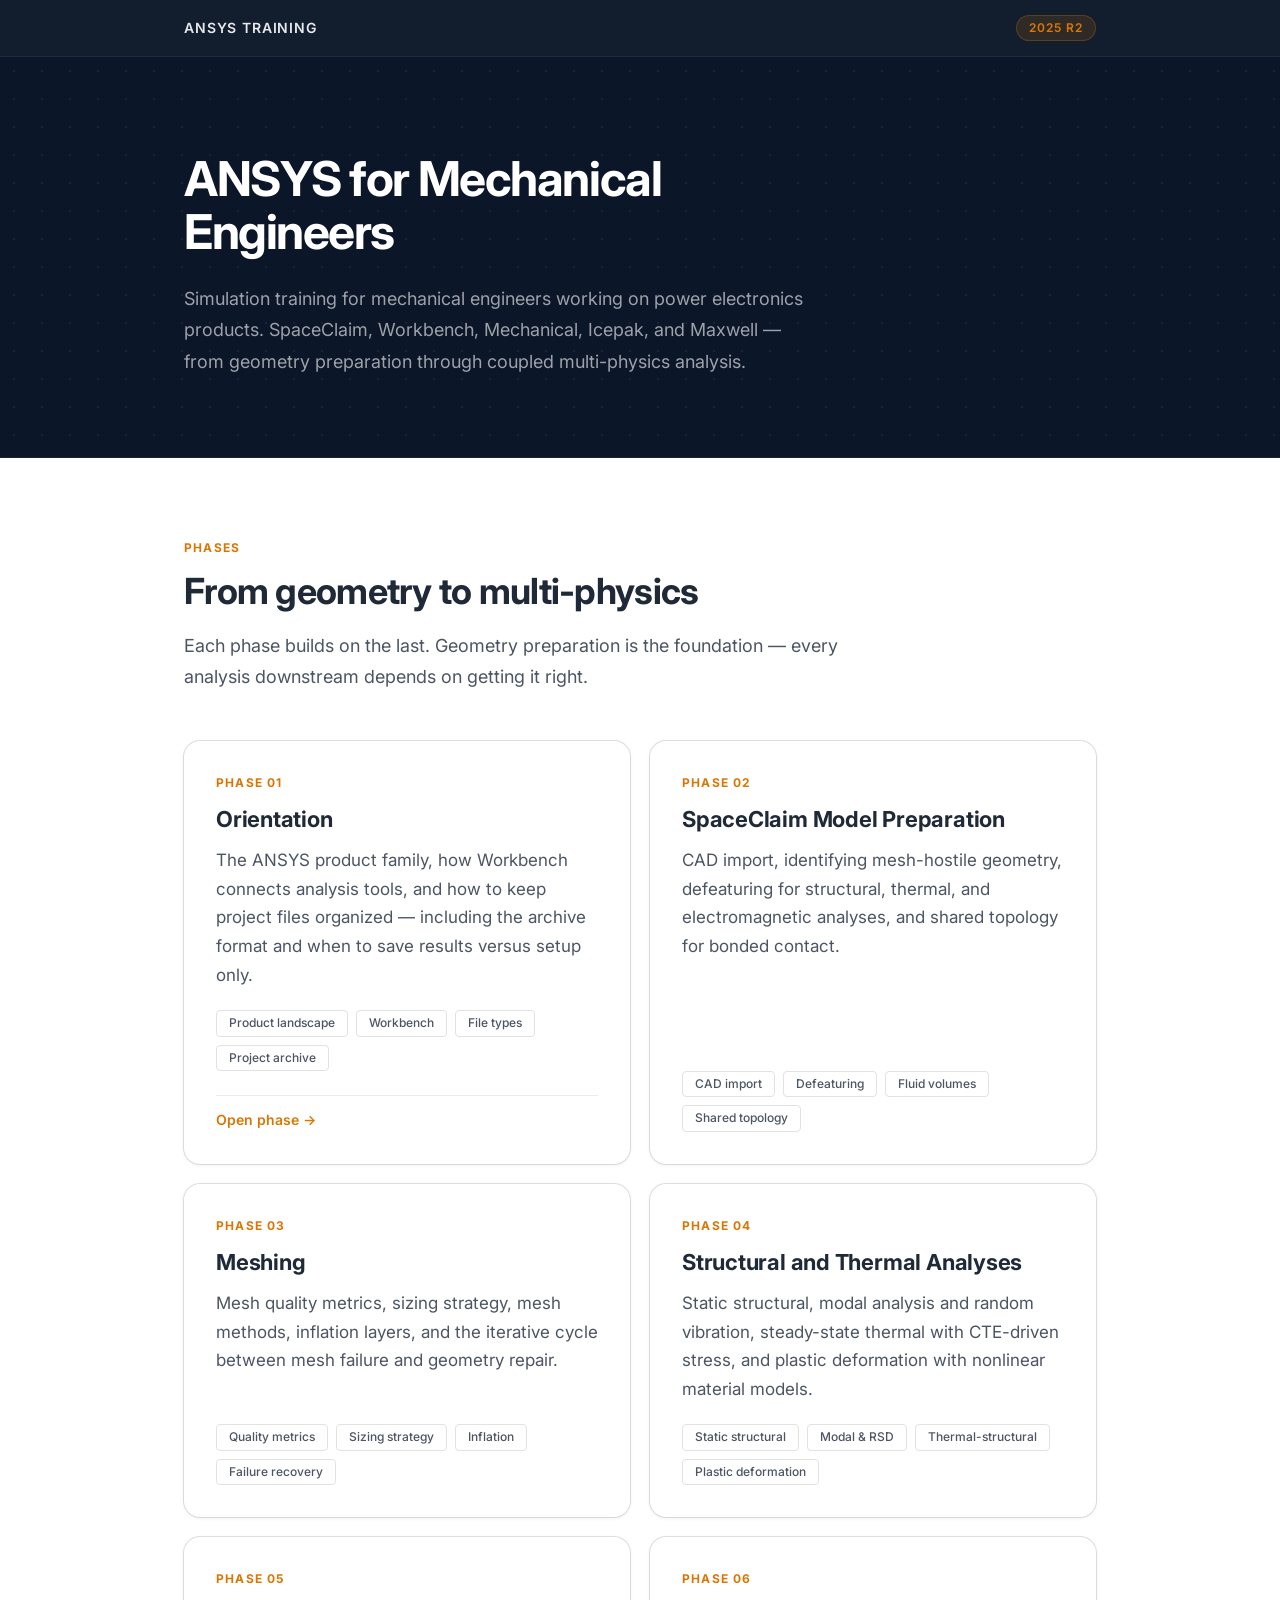
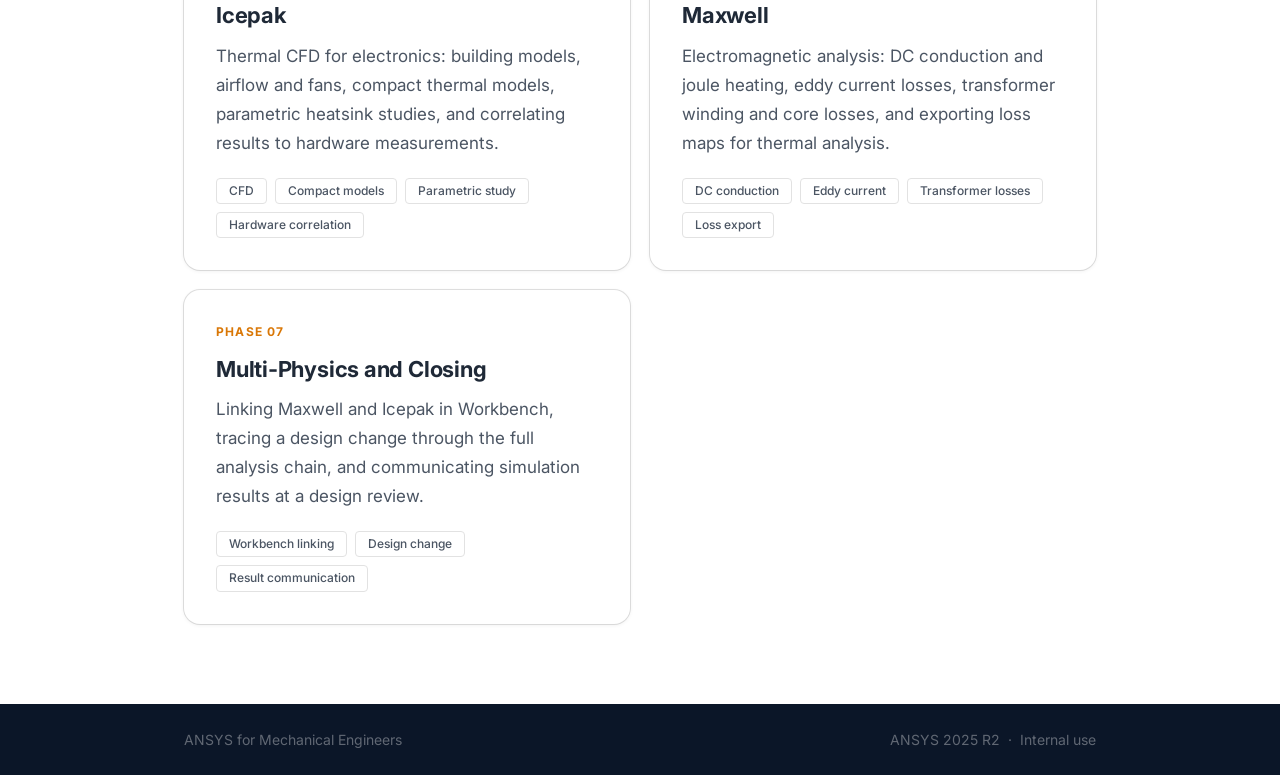
==== index.html @ e1e4e8b2 "fix(site): proper dark mode via prefers-color-scheme, remove forced light override Co-authored-by: C" ====
<!DOCTYPE html>
<html lang="en">
<head>
  <meta charset="UTF-8">
  <meta name="viewport" content="width=device-width, initial-scale=1.0">
  <meta name="color-scheme" content="light dark">
  <meta name="description" content="ANSYS simulation training for mechanical engineers working on power electronics products. SpaceClaim, Workbench, Mechanical, Icepak, and Maxwell.">
  <link rel="canonical" href="https://stembl.github.io/ansys_pe_web/">
  <title>ANSYS for Mechanical Engineers</title>
  <link rel="preconnect" href="https://fonts.googleapis.com">
  <link rel="preconnect" href="https://fonts.gstatic.com" crossorigin>
  <link href="https://fonts.googleapis.com/css2?family=Inter:wght@400;500;600;700&display=swap" rel="stylesheet">
  <link rel="stylesheet" href="assets/css/style.css">
</head>
<body>

  <header class="site-header" role="banner">
    <div class="container">
      <a href="." class="site-logo">ANSYS Training</a>
      <span class="version-pill">2025 R2</span>
    </div>
  </header>

  <section class="hero" aria-labelledby="hero-heading">
    <div class="container">
      <h1 id="hero-heading">ANSYS for Mechanical Engineers</h1>
      <p class="hero-description">
        Simulation training for mechanical engineers working on power electronics products.
        SpaceClaim, Workbench, Mechanical, Icepak, and Maxwell — from geometry preparation
        through coupled multi-physics analysis.
      </p>
    </div>
  </section>

  <main id="main-content">
    <div class="container">

      <header class="sect-header">
        <span class="sect-label">Phases</span>
        <h2>From geometry to multi-physics</h2>
        <p>
          Each phase builds on the last. Geometry preparation is the foundation —
          every analysis downstream depends on getting it right.
        </p>
      </header>

      <ol class="curriculum-grid" role="list">

        <li class="curriculum-card">
          <span class="card-section-label" aria-label="Phase 1">Phase 01</span>
          <h3>Orientation</h3>
          <p>
            The ANSYS product family, how Workbench connects analysis tools, and how to
            keep project files organized — including the archive format and when to save
            results versus setup only.
          </p>
          <ul class="card-tags" aria-label="Topics">
            <li class="tag">Product landscape</li>
            <li class="tag">Workbench</li>
            <li class="tag">File types</li>
            <li class="tag">Project archive</li>
          </ul>
          <a href="phase-1/" class="card-cta">Open phase &rarr;</a>
        </li>

        <li class="curriculum-card">
          <span class="card-section-label" aria-label="Phase 2">Phase 02</span>
          <h3>SpaceClaim Model Preparation</h3>
          <p>
            CAD import, identifying mesh-hostile geometry, defeaturing for structural,
            thermal, and electromagnetic analyses, and shared topology for bonded contact.
          </p>
          <ul class="card-tags" aria-label="Topics">
            <li class="tag">CAD import</li>
            <li class="tag">Defeaturing</li>
            <li class="tag">Fluid volumes</li>
            <li class="tag">Shared topology</li>
          </ul>
        </li>

        <li class="curriculum-card">
          <span class="card-section-label" aria-label="Phase 3">Phase 03</span>
          <h3>Meshing</h3>
          <p>
            Mesh quality metrics, sizing strategy, mesh methods, inflation layers,
            and the iterative cycle between mesh failure and geometry repair.
          </p>
          <ul class="card-tags" aria-label="Topics">
            <li class="tag">Quality metrics</li>
            <li class="tag">Sizing strategy</li>
            <li class="tag">Inflation</li>
            <li class="tag">Failure recovery</li>
          </ul>
        </li>

        <li class="curriculum-card">
          <span class="card-section-label" aria-label="Phase 4">Phase 04</span>
          <h3>Structural and Thermal Analyses</h3>
          <p>
            Static structural, modal analysis and random vibration, steady-state thermal
            with CTE-driven stress, and plastic deformation with nonlinear material models.
          </p>
          <ul class="card-tags" aria-label="Topics">
            <li class="tag">Static structural</li>
            <li class="tag">Modal &amp; RSD</li>
            <li class="tag">Thermal-structural</li>
            <li class="tag">Plastic deformation</li>
          </ul>
        </li>

        <li class="curriculum-card">
          <span class="card-section-label" aria-label="Phase 5">Phase 05</span>
          <h3>Icepak</h3>
          <p>
            Thermal CFD for electronics: building models, airflow and fans, compact thermal
            models, parametric heatsink studies, and correlating results to hardware measurements.
          </p>
          <ul class="card-tags" aria-label="Topics">
            <li class="tag">CFD</li>
            <li class="tag">Compact models</li>
            <li class="tag">Parametric study</li>
            <li class="tag">Hardware correlation</li>
          </ul>
        </li>

        <li class="curriculum-card">
          <span class="card-section-label" aria-label="Phase 6">Phase 06</span>
          <h3>Maxwell</h3>
          <p>
            Electromagnetic analysis: DC conduction and joule heating, eddy current losses,
            transformer winding and core losses, and exporting loss maps for thermal analysis.
          </p>
          <ul class="card-tags" aria-label="Topics">
            <li class="tag">DC conduction</li>
            <li class="tag">Eddy current</li>
            <li class="tag">Transformer losses</li>
            <li class="tag">Loss export</li>
          </ul>
        </li>

        <li class="curriculum-card">
          <span class="card-section-label" aria-label="Phase 7">Phase 07</span>
          <h3>Multi-Physics and Closing</h3>
          <p>
            Linking Maxwell and Icepak in Workbench, tracing a design change through the
            full analysis chain, and communicating simulation results at a design review.
          </p>
          <ul class="card-tags" aria-label="Topics">
            <li class="tag">Workbench linking</li>
            <li class="tag">Design change</li>
            <li class="tag">Result communication</li>
          </ul>
        </li>

      </ol>

    </div>
  </main>

  <footer class="site-footer" role="contentinfo">
    <div class="container">
      <span>ANSYS for Mechanical Engineers</span>
      <span>ANSYS 2025 R2 &nbsp;&middot;&nbsp; Internal use</span>
    </div>
  </footer>

</body>
</html>
---- assets/css/style.css ----
/* ==========================================================================
   ANSYS for Mechanical Engineers — stylesheet
   ansys_pe_web | ANSYS 2025 R2
   ========================================================================== */

@import url('https://fonts.googleapis.com/css2?family=Inter:wght@400;500;600;700&display=swap');

/* --------------------------------------------------------------------------
   Custom properties
   -------------------------------------------------------------------------- */
:root {
  color-scheme: light dark;
  --c-bg:           #FFFFFF;
  --c-surface:      #FFFFFF;
  --c-border:       #E2E2E2;
  --c-border-light: #EBEBEB;
  --c-text:         #1F2937;
  --c-text-muted:   #4B5563;
  --c-text-subtle:  #9CA3AF;
  --c-primary:      #0B1628;
  --c-accent:       #D97706;
  --c-accent-hover: #B45309;
  --c-accent-dim:   #FEF3C7;

  --font:      'Inter', system-ui, -apple-system, sans-serif;
  --font-mono: 'Cascadia Code', 'Fira Code', 'Consolas', monospace;

  --t-xs:   0.75rem;
  --t-sm:   0.875rem;
  --t-base: 1.0625rem;
  --t-lg:   1.125rem;
  --t-xl:   1.375rem;
  --t-2xl:  1.75rem;
  --t-3xl:  2.25rem;
  --t-4xl:  3rem;

  --s-1:  0.25rem;
  --s-2:  0.5rem;
  --s-3:  0.75rem;
  --s-4:  1rem;
  --s-5:  1.25rem;
  --s-6:  1.5rem;
  --s-8:  2rem;
  --s-10: 2.5rem;
  --s-12: 3rem;
  --s-16: 4rem;
  --s-20: 5rem;
  --s-24: 6rem;

  --max-w:    960px;
  --r-sm:     4px;
  --r:        8px;
  --r-lg:     12px;
  --r-xl:     16px;

  --shadow-xs: 0 1px 2px rgba(0,0,0,.05);
  --shadow-sm: 0 1px 4px rgba(0,0,0,.07), 0 0 0 1px var(--c-border);
  --shadow-md: 0 4px 12px rgba(0,0,0,.08), 0 0 0 1px var(--c-border);
  --shadow-lg: 0 8px 24px rgba(0,0,0,.10), 0 0 0 1px #D1D5DB;

  --header-h: 57px;
  --sidebar-w: 248px;
}

/* --------------------------------------------------------------------------
   Reset
   -------------------------------------------------------------------------- */
*, *::before, *::after { box-sizing: border-box; margin: 0; padding: 0; }
html { font-size: 16px; -webkit-text-size-adjust: 100%; color-scheme: light dark; }

body {
  font-family: var(--font);
  font-size: var(--t-base);
  line-height: 1.7;
  color: var(--c-text);
  background: var(--c-bg);
  -webkit-font-smoothing: antialiased;
  min-height: 100vh;
  display: flex;
  flex-direction: column;
}

img { display: block; max-width: 100%; height: auto; }
a { color: var(--c-accent); text-decoration-thickness: 1px; text-underline-offset: 3px; }
a:hover { color: var(--c-accent-hover); }

/* --------------------------------------------------------------------------
   Shared layout
   -------------------------------------------------------------------------- */
.container {
  width: 100%;
  max-width: var(--max-w);
  margin-inline: auto;
  padding-inline: var(--s-6);
}

/* --------------------------------------------------------------------------
   Header
   -------------------------------------------------------------------------- */
.site-header {
  position: sticky;
  top: 0;
  z-index: 100;
  height: var(--header-h);
  background: rgba(11, 22, 40, 0.97);
  backdrop-filter: blur(8px);
  -webkit-backdrop-filter: blur(8px);
  border-bottom: 1px solid rgba(255,255,255,0.07);
  display: flex;
  align-items: center;
}

.site-header .container {
  display: flex;
  align-items: center;
  justify-content: space-between;
}

.site-logo {
  font-size: var(--t-sm);
  font-weight: 600;
  letter-spacing: 0.06em;
  text-transform: uppercase;
  color: rgba(255,255,255,0.9);
  text-decoration: none;
}
.site-logo:hover { color: #fff; }

.version-pill {
  font-size: var(--t-xs);
  font-weight: 600;
  letter-spacing: 0.08em;
  text-transform: uppercase;
  color: var(--c-accent);
  background: rgba(217,119,6,0.15);
  border: 1px solid rgba(217,119,6,0.25);
  border-radius: 999px;
  padding: 2px var(--s-3);
}

/* --------------------------------------------------------------------------
   Hero — landing page only
   -------------------------------------------------------------------------- */
.hero {
  background-color: var(--c-primary);
  background-image: radial-gradient(circle, rgba(255,255,255,0.055) 1px, transparent 1px);
  background-size: 28px 28px;
  padding-block: var(--s-24) var(--s-20);
  border-bottom: 1px solid rgba(255,255,255,0.06);
}

.hero h1 {
  font-size: clamp(var(--t-3xl), 5.5vw, var(--t-4xl));
  font-weight: 700;
  line-height: 1.1;
  letter-spacing: -0.03em;
  color: #fff;
  margin-bottom: var(--s-6);
  max-width: 18ch;
}

.hero-description {
  font-size: var(--t-lg);
  line-height: 1.75;
  color: rgba(255,255,255,0.6);
  max-width: 58ch;
}

/* --------------------------------------------------------------------------
   Landing page: curriculum grid
   -------------------------------------------------------------------------- */
main { flex: 1; padding-block: var(--s-20); }

.sect-header { margin-bottom: var(--s-12); }

.sect-label {
  font-size: var(--t-xs);
  font-weight: 700;
  letter-spacing: 0.1em;
  text-transform: uppercase;
  color: var(--c-accent);
  display: block;
  margin-bottom: var(--s-3);
}

.sect-header h2 {
  font-size: var(--t-3xl);
  font-weight: 700;
  letter-spacing: -0.02em;
  color: var(--c-text);
  margin-bottom: var(--s-4);
  line-height: 1.2;
}

.sect-header p {
  font-size: var(--t-lg);
  color: var(--c-text-muted);
  max-width: 60ch;
  line-height: 1.75;
}

.curriculum-grid {
  list-style: none;
  display: grid;
  gap: var(--s-5);
}

.curriculum-card {
  background: var(--c-surface);
  border-radius: var(--r-xl);
  padding: var(--s-8);
  box-shadow: var(--shadow-sm);
  display: flex;
  flex-direction: column;
  gap: var(--s-3);
  transition: box-shadow 0.2s ease, transform 0.2s ease;
}

/* Hover only for cards that have a CTA link */
.curriculum-card:has(.card-cta):hover {
  box-shadow: var(--shadow-lg);
  transform: translateY(-2px);
}

.card-section-label {
  font-size: var(--t-xs);
  font-weight: 700;
  letter-spacing: 0.1em;
  text-transform: uppercase;
  color: var(--c-accent);
}

.curriculum-card h3 {
  font-size: var(--t-xl);
  font-weight: 700;
  letter-spacing: -0.01em;
  color: var(--c-text);
  line-height: 1.3;
}

.curriculum-card p {
  font-size: var(--t-base);
  color: var(--c-text-muted);
  line-height: 1.7;
  flex: 1;
}

.card-tags {
  list-style: none;
  display: flex;
  flex-wrap: wrap;
  gap: var(--s-2);
  margin-top: var(--s-2);
}

.tag {
  font-size: var(--t-xs);
  font-weight: 500;
  color: var(--c-text-muted);
  border: 1px solid var(--c-border);
  border-radius: var(--r-sm);
  padding: 2px var(--s-3);
}

.card-cta {
  display: inline-flex;
  align-items: center;
  gap: var(--s-2);
  margin-top: var(--s-3);
  font-size: var(--t-sm);
  font-weight: 600;
  color: var(--c-accent);
  text-decoration: none;
  padding-top: var(--s-3);
  border-top: 1px solid var(--c-border-light);
}
.card-cta:hover { color: var(--c-accent-hover); }

/* --------------------------------------------------------------------------
   Content page layout (phase pages)
   -------------------------------------------------------------------------- */
.page-wrap {
  display: flex;
  flex: 1;
  min-height: 0;
}

/* --------------------------------------------------------------------------
   Sidebar
   -------------------------------------------------------------------------- */
.sidebar {
  width: var(--sidebar-w);
  flex-shrink: 0;
  background: #FAFAFA;
  border-right: 1px solid #EBEBEB;
  position: sticky;
  top: var(--header-h);
  height: calc(100vh - var(--header-h));
  overflow-y: auto;
  padding: var(--s-6) var(--s-5);
}

.sidebar-label {
  font-size: var(--t-xs);
  font-weight: 700;
  letter-spacing: 0.1em;
  text-transform: uppercase;
  color: var(--c-text-subtle);
  padding: 0 var(--s-3);
  margin-bottom: var(--s-3);
  display: block;
}

.nav-phases {
  list-style: none;
  display: flex;
  flex-direction: column;
  gap: 1px;
}

.nav-phase > a,
.nav-phase > span {
  display: block;
  padding: var(--s-2) var(--s-3);
  border-radius: var(--r-sm);
  font-size: var(--t-sm);
  font-weight: 500;
  color: var(--c-text-muted);
  text-decoration: none;
  line-height: 1.45;
  transition: color 0.12s;
  border-left: 2px solid transparent;
}

.nav-phase > a:hover { color: var(--c-text); }

.nav-phase.is-active > a {
  border-left-color: var(--c-accent);
  color: var(--c-text);
  font-weight: 600;
  padding-left: calc(var(--s-3) - 2px);
}

/* Future/unavailable phases */
.nav-phase > span {
  color: var(--c-text-subtle);
  cursor: default;
  font-style: italic;
}

/* On-page section links inside active phase */
.nav-sub {
  list-style: none;
  display: flex;
  flex-direction: column;
  margin-top: 2px;
  margin-left: calc(var(--s-3) + 6px);
}

.nav-sub a {
  display: block;
  padding: 4px var(--s-2);
  font-size: 0.8125rem;
  color: var(--c-text-muted);
  text-decoration: none;
  border-radius: var(--r-sm);
  transition: color 0.12s;
}
.nav-sub a:hover { color: var(--c-text); }

/* --------------------------------------------------------------------------
   Content main — phase pages
   -------------------------------------------------------------------------- */
.content-main {
  flex: 1;
  min-width: 0;
  padding: var(--s-12) var(--s-12) var(--s-20);
  max-width: 780px;
}

/* Breadcrumb */
.breadcrumb {
  display: flex;
  align-items: center;
  gap: var(--s-2);
  font-size: var(--t-sm);
  color: var(--c-text-muted);
  margin-bottom: var(--s-8);
}

.breadcrumb a { color: var(--c-text-muted); text-decoration: none; }
.breadcrumb a:hover { color: var(--c-text); }
.breadcrumb-sep { color: var(--c-text-subtle); }

/* Phase header */
.phase-header {
  margin-bottom: var(--s-12);
  padding-bottom: var(--s-10);
  border-bottom: 1px solid var(--c-border-light);
}

.phase-label {
  font-size: var(--t-xs);
  font-weight: 700;
  letter-spacing: 0.1em;
  text-transform: uppercase;
  color: var(--c-accent);
  display: block;
  margin-bottom: var(--s-3);
}

.phase-header h1 {
  font-size: var(--t-3xl);
  font-weight: 700;
  letter-spacing: -0.02em;
  color: var(--c-text);
  margin-bottom: var(--s-5);
  line-height: 1.15;
}

.phase-intro {
  font-size: var(--t-lg);
  color: var(--c-text-muted);
  line-height: 1.75;
  max-width: 60ch;
}

/* --------------------------------------------------------------------------
   Topic sections
   -------------------------------------------------------------------------- */
.topic {
  margin-bottom: var(--s-16);
  scroll-margin-top: calc(var(--header-h) + var(--s-6));
}

.topic + .topic {
  padding-top: var(--s-16);
  border-top: 1px solid var(--c-border-light);
}

.topic h2 {
  font-size: var(--t-2xl);
  font-weight: 700;
  letter-spacing: -0.015em;
  color: var(--c-text);
  margin-bottom: var(--s-6);
  line-height: 1.25;
}

.topic h3 {
  font-size: var(--t-xl);
  font-weight: 600;
  color: var(--c-text);
  margin-top: var(--s-8);
  margin-bottom: var(--s-3);
  line-height: 1.3;
}

.topic p {
  margin-bottom: var(--s-5);
  line-height: 1.75;
}

.topic p:last-child { margin-bottom: 0; }

.topic ul, .topic ol {
  margin: var(--s-3) 0 var(--s-5) var(--s-6);
  display: flex;
  flex-direction: column;
  gap: var(--s-2);
}

.topic li { line-height: 1.65; }

/* Inline code and filenames */
code {
  font-family: var(--font-mono);
  font-size: 0.875em;
  background: var(--c-bg);
  border: 1px solid var(--c-border);
  border-radius: var(--r-sm);
  padding: 1px 5px;
  color: var(--c-text);
}

/* Definition list for tool glossary */
dl { margin-top: var(--s-5); }
dt {
  font-weight: 700;
  color: var(--c-text);
  margin-top: var(--s-5);
  margin-bottom: var(--s-1);
}
dt:first-child { margin-top: 0; }
dd {
  margin-left: var(--s-5);
  color: var(--c-text-muted);
  line-height: 1.7;
}

/* Table — file types */
.data-table {
  width: 100%;
  border-collapse: collapse;
  font-size: var(--t-sm);
  margin-block: var(--s-6);
}

.data-table th {
  text-align: left;
  font-weight: 600;
  color: var(--c-text-muted);
  font-size: var(--t-xs);
  letter-spacing: 0.06em;
  text-transform: uppercase;
  padding: var(--s-2) var(--s-4);
  border-bottom: 2px solid var(--c-border);
  background: #FAFAFA;
}

.data-table td {
  padding: var(--s-3) var(--s-4);
  border-bottom: 1px solid var(--c-border-light);
  vertical-align: top;
  line-height: 1.55;
}

.data-table tr:last-child td { border-bottom: none; }

/* Key points callout */
.key-points {
  background: var(--c-accent-dim);
  border-left: 3px solid var(--c-accent);
  border-radius: 0 var(--r) var(--r) 0;
  padding: var(--s-5) var(--s-6);
  margin-top: var(--s-8);
}

.key-points-label {
  font-size: var(--t-xs);
  font-weight: 700;
  letter-spacing: 0.08em;
  text-transform: uppercase;
  color: var(--c-accent-hover);
  display: block;
  margin-bottom: var(--s-3);
}

.key-points ul {
  list-style: none;
  margin: 0;
  padding: 0;
  display: flex;
  flex-direction: column;
  gap: var(--s-2);
}

.key-points li {
  font-size: var(--t-sm);
  color: var(--c-text);
  line-height: 1.65;
  padding-left: var(--s-4);
  position: relative;
}

.key-points li::before {
  content: '';
  position: absolute;
  left: 0;
  top: 0.55em;
  width: 5px;
  height: 5px;
  border-radius: 50%;
  background: var(--c-accent);
}

/* Citation marker */
sup.cite {
  font-size: 0.7em;
  color: var(--c-accent);
  font-weight: 600;
}

/* References section */
.references {
  margin-top: var(--s-16);
  padding-top: var(--s-8);
  border-top: 1px solid var(--c-border);
}

.references h2 {
  font-size: var(--t-sm);
  font-weight: 700;
  letter-spacing: 0.08em;
  text-transform: uppercase;
  color: var(--c-text-muted);
  margin-bottom: var(--s-5);
}

.references ol {
  margin: 0;
  padding-left: var(--s-5);
  display: flex;
  flex-direction: column;
  gap: var(--s-3);
}

.references li {
  font-size: var(--t-sm);
  color: var(--c-text-muted);
  line-height: 1.6;
}

.references a { font-size: var(--t-sm); }

/* --------------------------------------------------------------------------
   Phase navigation arrows
   -------------------------------------------------------------------------- */
.phase-nav {
  display: flex;
  align-items: stretch;
  justify-content: space-between;
  gap: var(--s-4);
  margin-top: var(--s-16);
  padding-top: var(--s-8);
  border-top: 1px solid var(--c-border);
}

.phase-nav-btn {
  display: flex;
  align-items: center;
  gap: var(--s-4);
  padding: var(--s-5) var(--s-6);
  border: 1px solid var(--c-border);
  border-radius: var(--r-lg);
  text-decoration: none;
  color: var(--c-text);
  transition: border-color 0.15s, box-shadow 0.15s;
  min-width: 200px;
}

.phase-nav-btn:hover {
  border-color: #374151;
  color: var(--c-text);
}

.phase-nav-btn.is-prev { flex-direction: row; }
.phase-nav-btn.is-next { flex-direction: row-reverse; margin-left: auto; }
.phase-nav-btn.is-disabled { opacity: 0.3; pointer-events: none; border-style: dashed; }

.nav-arrow { font-size: 1.25rem; color: var(--c-accent); line-height: 1; }

.nav-label { display: flex; flex-direction: column; gap: 2px; }

.nav-direction {
  font-size: var(--t-xs);
  font-weight: 700;
  letter-spacing: 0.08em;
  text-transform: uppercase;
  color: var(--c-text-muted);
}

.nav-title {
  font-size: var(--t-sm);
  font-weight: 600;
  color: var(--c-text);
}

/* --------------------------------------------------------------------------
   Footer
   -------------------------------------------------------------------------- */
.site-footer {
  background: var(--c-primary);
  color: rgba(255,255,255,0.35);
  font-size: var(--t-sm);
  padding-block: var(--s-6);
}

.site-footer .container {
  display: flex;
  flex-wrap: wrap;
  align-items: center;
  justify-content: space-between;
  gap: var(--s-3);
}

/* --------------------------------------------------------------------------
   Dark mode
   -------------------------------------------------------------------------- */
@media (prefers-color-scheme: dark) {
  :root {
    --c-bg:           #0F1117;
    --c-surface:      #1A1F2E;
    --c-border:       rgba(255,255,255,0.08);
    --c-border-light: rgba(255,255,255,0.05);
    --c-text:         #F1F5F9;
    --c-text-muted:   #94A3B8;
    --c-text-subtle:  #475569;
    --c-primary:      #060D1A;
    --c-accent:       #F59E0B;
    --c-accent-hover: #D97706;
    --c-accent-dim:   rgba(245,158,11,0.10);
    --shadow-xs: 0 1px 2px rgba(0,0,0,0.5);
    --shadow-sm: 0 1px 3px rgba(0,0,0,0.5), 0 0 0 1px rgba(255,255,255,0.06);
    --shadow-md: 0 4px 12px rgba(0,0,0,0.6), 0 0 0 1px rgba(255,255,255,0.06);
    --shadow-lg: 0 8px 24px rgba(0,0,0,0.7), 0 0 0 1px rgba(255,255,255,0.07);
  }

  .site-header {
    background: rgba(6, 13, 26, 0.97);
    border-bottom-color: rgba(255,255,255,0.06);
  }

  .version-pill {
    background: rgba(245,158,11,0.12);
    border-color: rgba(245,158,11,0.20);
  }

  .sidebar {
    background: #12172B;
    border-right-color: rgba(255,255,255,0.06);
  }

  .sidebar-label { color: #334155; }

  .nav-phase > a:hover { background: rgba(255,255,255,0.04); }

  code {
    background: rgba(255,255,255,0.06);
    border-color: rgba(255,255,255,0.08);
    color: #E2E8F0;
  }

  .data-table th { background: rgba(255,255,255,0.03); }

  .data-table td { border-bottom-color: rgba(255,255,255,0.05); }

  .key-points { background: rgba(245,158,11,0.08); }

  .key-points-label { color: #F59E0B; }

  .phase-nav-btn { border-color: rgba(255,255,255,0.10); }

  .phase-nav-btn:hover { border-color: rgba(255,255,255,0.30); }

  .site-footer { background: #060D1A; }
}

/* --------------------------------------------------------------------------
   Responsive
   -------------------------------------------------------------------------- */
@media (min-width: 600px) {
  .curriculum-grid { grid-template-columns: 1fr 1fr; }
}

@media (max-width: 860px) {
  .sidebar {
    display: none; /* hidden on mobile — full nav on landing page */
  }
  .content-main {
    padding: var(--s-8) var(--s-5) var(--s-12);
  }
  .phase-nav { flex-direction: column; }
  .phase-nav-btn { min-width: unset; }
}
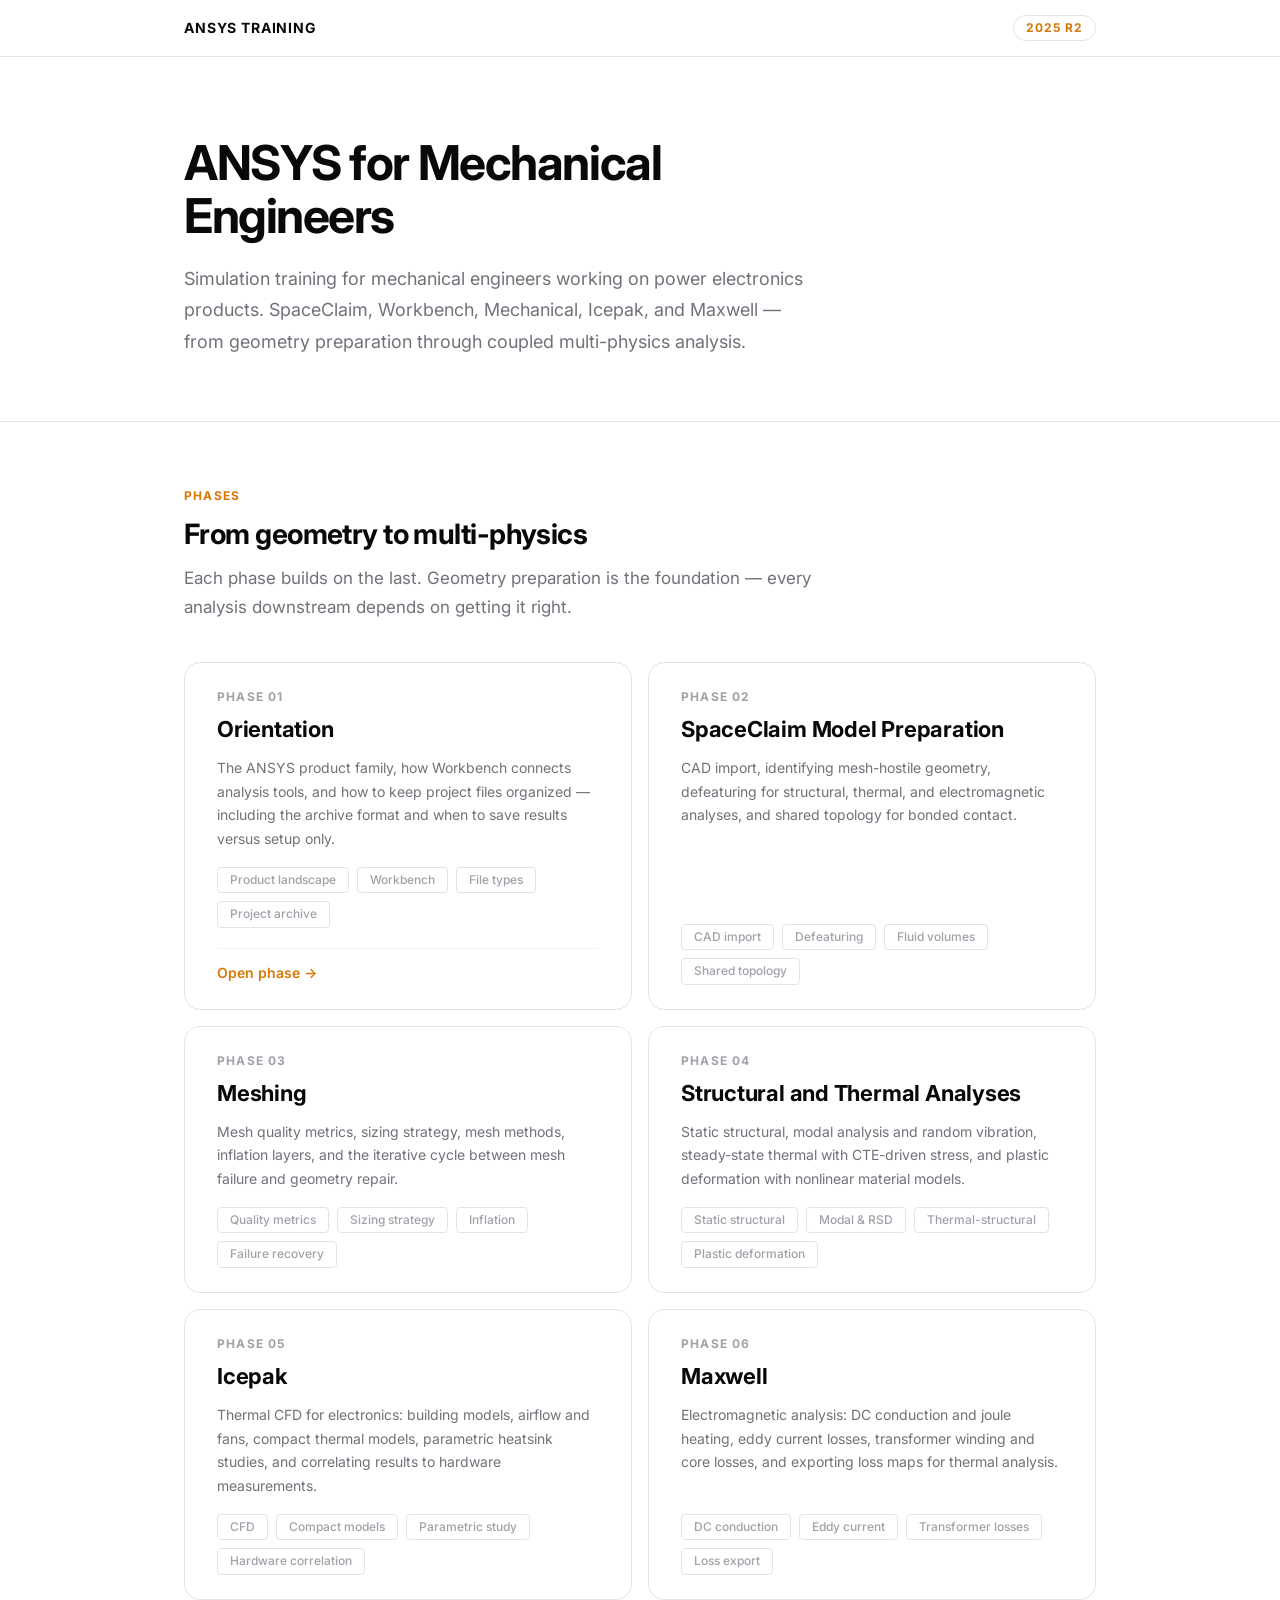
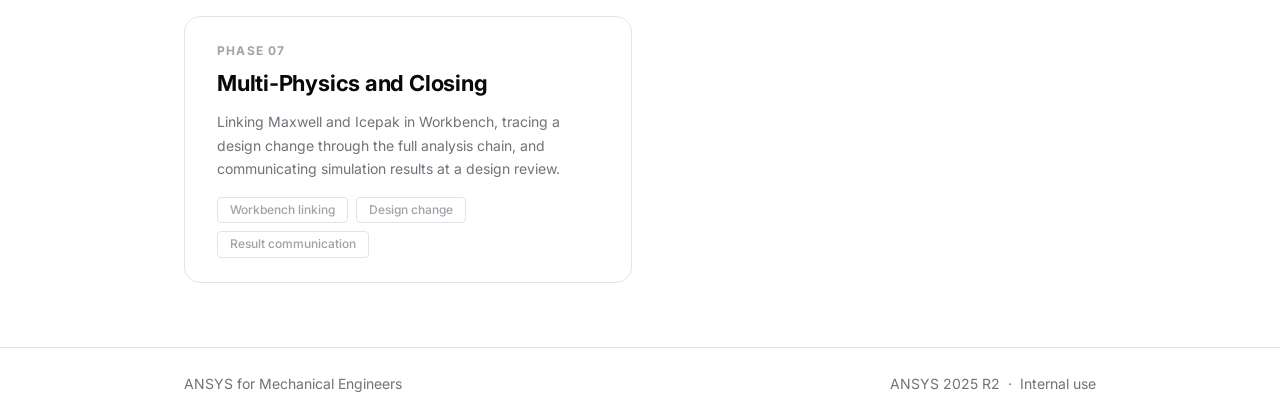
==== commit f05220ce: "fix(site): unified surface design DEC-003 - single bg, content-first dark mode Co-authored-by: Curso" ====
--- a/index.html
+++ b/index.html
@@ -23,7 +23,7 @@
 
   <section class="hero" aria-labelledby="hero-heading">
     <div class="container">
-      <h1 id="hero-heading">ANSYS for Mechanical Engineers</h1>
+      <h1 id="hero-heading">ANSYS for Mechanical<br>Engineers</h1>
       <p class="hero-description">
         Simulation training for mechanical engineers working on power electronics products.
         SpaceClaim, Workbench, Mechanical, Icepak, and Maxwell — from geometry preparation
--- a/assets/css/style.css
+++ b/assets/css/style.css
@@ -1,26 +1,32 @@
 /* ==========================================================================
-   ANSYS for Mechanical Engineers — stylesheet
+   ANSYS for Mechanical Engineers
    ansys_pe_web | ANSYS 2025 R2
+   Design: unified surface — DEC-003
    ========================================================================== */
 
 @import url('https://fonts.googleapis.com/css2?family=Inter:wght@400;500;600;700&display=swap');
 
 /* --------------------------------------------------------------------------
-   Custom properties
+   Custom properties — light mode
    -------------------------------------------------------------------------- */
 :root {
   color-scheme: light dark;
+
+  /* Single surface — sidebar and content share this */
   --c-bg:           #FFFFFF;
   --c-surface:      #FFFFFF;
-  --c-border:       #E2E2E2;
-  --c-border-light: #EBEBEB;
-  --c-text:         #1F2937;
-  --c-text-muted:   #4B5563;
-  --c-text-subtle:  #9CA3AF;
-  --c-primary:      #0B1628;
-  --c-accent:       #D97706;
-  --c-accent-hover: #B45309;
-  --c-accent-dim:   #FEF3C7;
+
+  --c-border:       #E4E4E7;   /* zinc-200 */
+  --c-border-light: #F4F4F5;   /* zinc-100 */
+
+  --c-text:         #09090B;   /* zinc-950 — primary text, headings, body */
+  --c-text-muted:   #71717A;   /* zinc-500 — nav labels, captions */
+  --c-text-subtle:  #A1A1AA;   /* zinc-400 — unavailable phases, placeholders */
+
+  --c-primary:      #09090B;   /* same as text — header uses this */
+  --c-accent:       #D97706;   /* amber-600 */
+  --c-accent-hover: #B45309;   /* amber-700 */
+  --c-accent-dim:   #FEF3C7;   /* amber-100 — callout bg only */
 
   --font:      'Inter', system-ui, -apple-system, sans-serif;
   --font-mono: 'Cascadia Code', 'Fira Code', 'Consolas', monospace;
@@ -34,39 +40,55 @@
   --t-3xl:  2.25rem;
   --t-4xl:  3rem;
 
-  --s-1:  0.25rem;
-  --s-2:  0.5rem;
-  --s-3:  0.75rem;
-  --s-4:  1rem;
-  --s-5:  1.25rem;
-  --s-6:  1.5rem;
-  --s-8:  2rem;
-  --s-10: 2.5rem;
-  --s-12: 3rem;
-  --s-16: 4rem;
-  --s-20: 5rem;
-  --s-24: 6rem;
+  --s-1:  0.25rem;  --s-2:  0.5rem;   --s-3:  0.75rem;
+  --s-4:  1rem;     --s-5:  1.25rem;  --s-6:  1.5rem;
+  --s-8:  2rem;     --s-10: 2.5rem;   --s-12: 3rem;
+  --s-16: 4rem;     --s-20: 5rem;     --s-24: 6rem;
 
   --max-w:    960px;
-  --r-sm:     4px;
-  --r:        8px;
-  --r-lg:     12px;
-  --r-xl:     16px;
-
-  --shadow-xs: 0 1px 2px rgba(0,0,0,.05);
-  --shadow-sm: 0 1px 4px rgba(0,0,0,.07), 0 0 0 1px var(--c-border);
+  --r-sm:     4px;  --r: 8px;  --r-lg: 12px;  --r-xl: 16px;
+
+  --shadow-sm: 0 1px 3px rgba(0,0,0,.06), 0 0 0 1px var(--c-border);
   --shadow-md: 0 4px 12px rgba(0,0,0,.08), 0 0 0 1px var(--c-border);
-  --shadow-lg: 0 8px 24px rgba(0,0,0,.10), 0 0 0 1px #D1D5DB;
+  --shadow-lg: 0 8px 24px rgba(0,0,0,.10), 0 0 0 1px #D4D4D8;
 
   --header-h: 57px;
-  --sidebar-w: 248px;
+  --sidebar-w: 240px;
+}
+
+/* --------------------------------------------------------------------------
+   Dark mode — designed independently, not derived from light mode
+   -------------------------------------------------------------------------- */
+@media (prefers-color-scheme: dark) {
+  :root {
+    /* Single surface — same dark bg everywhere */
+    --c-bg:           #09090B;   /* zinc-950 */
+    --c-surface:      #09090B;   /* same — no second surface */
+
+    --c-border:       #27272A;   /* zinc-800 */
+    --c-border-light: #18181B;   /* zinc-900 */
+
+    --c-text:         #FAFAFA;   /* zinc-50 — bright, readable */
+    --c-text-muted:   #A1A1AA;   /* zinc-400 — nav, secondary */
+    --c-text-subtle:  #52525B;   /* zinc-600 — unavailable, placeholder */
+
+    --c-primary:      #09090B;
+    --c-accent:       #F59E0B;   /* amber-400 — readable on dark */
+    --c-accent-hover: #D97706;   /* amber-500 */
+    --c-accent-dim:   rgba(245,158,11,0.08);
+
+    --shadow-sm: 0 1px 3px rgba(0,0,0,.4), 0 0 0 1px var(--c-border);
+    --shadow-md: 0 4px 12px rgba(0,0,0,.5), 0 0 0 1px var(--c-border);
+    --shadow-lg: 0 8px 24px rgba(0,0,0,.6), 0 0 0 1px var(--c-border);
+  }
 }
 
 /* --------------------------------------------------------------------------
    Reset
    -------------------------------------------------------------------------- */
 *, *::before, *::after { box-sizing: border-box; margin: 0; padding: 0; }
-html { font-size: 16px; -webkit-text-size-adjust: 100%; color-scheme: light dark; }
+
+html { font-size: 16px; -webkit-text-size-adjust: 100%; }
 
 body {
   font-family: var(--font);
@@ -95,58 +117,52 @@
 }
 
 /* --------------------------------------------------------------------------
-   Header
+   Header — unified surface, border-only separation
    -------------------------------------------------------------------------- */
 .site-header {
   position: sticky;
   top: 0;
   z-index: 100;
   height: var(--header-h);
-  background: rgba(11, 22, 40, 0.97);
-  backdrop-filter: blur(8px);
-  -webkit-backdrop-filter: blur(8px);
-  border-bottom: 1px solid rgba(255,255,255,0.07);
-  display: flex;
-  align-items: center;
+  background: var(--c-bg);
+  border-bottom: 1px solid var(--c-border);
 }
 
 .site-header .container {
   display: flex;
   align-items: center;
   justify-content: space-between;
+  height: 100%;
 }
 
 .site-logo {
   font-size: var(--t-sm);
-  font-weight: 600;
+  font-weight: 700;
   letter-spacing: 0.06em;
   text-transform: uppercase;
-  color: rgba(255,255,255,0.9);
+  color: var(--c-text);
   text-decoration: none;
 }
-.site-logo:hover { color: #fff; }
+.site-logo:hover { color: var(--c-accent); }
 
 .version-pill {
   font-size: var(--t-xs);
-  font-weight: 600;
+  font-weight: 700;
   letter-spacing: 0.08em;
   text-transform: uppercase;
   color: var(--c-accent);
-  background: rgba(217,119,6,0.15);
-  border: 1px solid rgba(217,119,6,0.25);
+  border: 1px solid var(--c-border);
   border-radius: 999px;
   padding: 2px var(--s-3);
 }
 
 /* --------------------------------------------------------------------------
-   Hero — landing page only
+   Hero — landing page
+   Unified surface: no background-color override, just generous padding + border
    -------------------------------------------------------------------------- */
 .hero {
-  background-color: var(--c-primary);
-  background-image: radial-gradient(circle, rgba(255,255,255,0.055) 1px, transparent 1px);
-  background-size: 28px 28px;
-  padding-block: var(--s-24) var(--s-20);
-  border-bottom: 1px solid rgba(255,255,255,0.06);
+  padding-block: var(--s-20) var(--s-16);
+  border-bottom: 1px solid var(--c-border);
 }
 
 .hero h1 {
@@ -154,24 +170,24 @@
   font-weight: 700;
   line-height: 1.1;
   letter-spacing: -0.03em;
-  color: #fff;
-  margin-bottom: var(--s-6);
+  color: var(--c-text);
+  margin-bottom: var(--s-5);
   max-width: 18ch;
 }
 
 .hero-description {
   font-size: var(--t-lg);
   line-height: 1.75;
-  color: rgba(255,255,255,0.6);
+  color: var(--c-text-muted);
   max-width: 58ch;
 }
 
 /* --------------------------------------------------------------------------
    Landing page: curriculum grid
    -------------------------------------------------------------------------- */
-main { flex: 1; padding-block: var(--s-20); }
-
-.sect-header { margin-bottom: var(--s-12); }
+main { flex: 1; padding-block: var(--s-16); }
+
+.sect-header { margin-bottom: var(--s-10); }
 
 .sect-label {
   font-size: var(--t-xs);
@@ -184,42 +200,39 @@
 }
 
 .sect-header h2 {
-  font-size: var(--t-3xl);
+  font-size: var(--t-2xl);
   font-weight: 700;
   letter-spacing: -0.02em;
   color: var(--c-text);
-  margin-bottom: var(--s-4);
+  margin-bottom: var(--s-3);
   line-height: 1.2;
 }
 
 .sect-header p {
-  font-size: var(--t-lg);
+  font-size: var(--t-base);
   color: var(--c-text-muted);
   max-width: 60ch;
-  line-height: 1.75;
+  line-height: 1.7;
 }
 
 .curriculum-grid {
   list-style: none;
   display: grid;
-  gap: var(--s-5);
+  gap: var(--s-4);
 }
 
 .curriculum-card {
-  background: var(--c-surface);
+  border: 1px solid var(--c-border);
   border-radius: var(--r-xl);
-  padding: var(--s-8);
-  box-shadow: var(--shadow-sm);
+  padding: var(--s-6) var(--s-8);
   display: flex;
   flex-direction: column;
-  gap: var(--s-3);
-  transition: box-shadow 0.2s ease, transform 0.2s ease;
-}
-
-/* Hover only for cards that have a CTA link */
+  gap: var(--s-2);
+  transition: border-color 0.15s;
+}
+
 .curriculum-card:has(.card-cta):hover {
-  box-shadow: var(--shadow-lg);
-  transform: translateY(-2px);
+  border-color: var(--c-text-muted);
 }
 
 .card-section-label {
@@ -227,7 +240,7 @@
   font-weight: 700;
   letter-spacing: 0.1em;
   text-transform: uppercase;
-  color: var(--c-accent);
+  color: var(--c-text-subtle);
 }
 
 .curriculum-card h3 {
@@ -239,10 +252,11 @@
 }
 
 .curriculum-card p {
-  font-size: var(--t-base);
+  font-size: var(--t-sm);
   color: var(--c-text-muted);
   line-height: 1.7;
   flex: 1;
+  margin-top: var(--s-1);
 }
 
 .card-tags {
@@ -256,7 +270,7 @@
 .tag {
   font-size: var(--t-xs);
   font-weight: 500;
-  color: var(--c-text-muted);
+  color: var(--c-text-subtle);
   border: 1px solid var(--c-border);
   border-radius: var(--r-sm);
   padding: 2px var(--s-3);
@@ -277,7 +291,7 @@
 .card-cta:hover { color: var(--c-accent-hover); }
 
 /* --------------------------------------------------------------------------
-   Content page layout (phase pages)
+   Content page layout
    -------------------------------------------------------------------------- */
 .page-wrap {
   display: flex;
@@ -286,18 +300,18 @@
 }
 
 /* --------------------------------------------------------------------------
-   Sidebar
+   Sidebar — unified surface, border-only separation
    -------------------------------------------------------------------------- */
 .sidebar {
   width: var(--sidebar-w);
   flex-shrink: 0;
-  background: #FAFAFA;
-  border-right: 1px solid #EBEBEB;
+  background: var(--c-bg);        /* same as page — no separate surface */
+  border-right: 1px solid var(--c-border);
   position: sticky;
   top: var(--header-h);
   height: calc(100vh - var(--header-h));
   overflow-y: auto;
-  padding: var(--s-6) var(--s-5);
+  padding: var(--s-6) var(--s-4);
 }
 
 .sidebar-label {
@@ -328,8 +342,8 @@
   color: var(--c-text-muted);
   text-decoration: none;
   line-height: 1.45;
+  border-left: 2px solid transparent;
   transition: color 0.12s;
-  border-left: 2px solid transparent;
 }
 
 .nav-phase > a:hover { color: var(--c-text); }
@@ -341,14 +355,12 @@
   padding-left: calc(var(--s-3) - 2px);
 }
 
-/* Future/unavailable phases */
 .nav-phase > span {
   color: var(--c-text-subtle);
   cursor: default;
   font-style: italic;
 }
 
-/* On-page section links inside active phase */
 .nav-sub {
   list-style: none;
   display: flex;
@@ -359,32 +371,31 @@
 
 .nav-sub a {
   display: block;
-  padding: 4px var(--s-2);
+  padding: 3px var(--s-2);
   font-size: 0.8125rem;
-  color: var(--c-text-muted);
+  color: var(--c-text-subtle);
   text-decoration: none;
   border-radius: var(--r-sm);
   transition: color 0.12s;
 }
-.nav-sub a:hover { color: var(--c-text); }
-
-/* --------------------------------------------------------------------------
-   Content main — phase pages
+.nav-sub a:hover { color: var(--c-text-muted); }
+
+/* --------------------------------------------------------------------------
+   Content main
    -------------------------------------------------------------------------- */
 .content-main {
   flex: 1;
   min-width: 0;
   padding: var(--s-12) var(--s-12) var(--s-20);
-  max-width: 780px;
-}
-
-/* Breadcrumb */
+  max-width: 760px;
+}
+
 .breadcrumb {
   display: flex;
   align-items: center;
   gap: var(--s-2);
   font-size: var(--t-sm);
-  color: var(--c-text-muted);
+  color: var(--c-text-subtle);
   margin-bottom: var(--s-8);
 }
 
@@ -392,11 +403,13 @@
 .breadcrumb a:hover { color: var(--c-text); }
 .breadcrumb-sep { color: var(--c-text-subtle); }
 
-/* Phase header */
+/* --------------------------------------------------------------------------
+   Phase header
+   -------------------------------------------------------------------------- */
 .phase-header {
   margin-bottom: var(--s-12);
   padding-bottom: var(--s-10);
-  border-bottom: 1px solid var(--c-border-light);
+  border-bottom: 1px solid var(--c-border);
 }
 
 .phase-label {
@@ -448,17 +461,18 @@
 }
 
 .topic h3 {
-  font-size: var(--t-xl);
+  font-size: var(--t-lg);
   font-weight: 600;
   color: var(--c-text);
   margin-top: var(--s-8);
   margin-bottom: var(--s-3);
-  line-height: 1.3;
+  line-height: 1.35;
 }
 
 .topic p {
   margin-bottom: var(--s-5);
   line-height: 1.75;
+  color: var(--c-text);
 }
 
 .topic p:last-child { margin-bottom: 0; }
@@ -470,35 +484,42 @@
   gap: var(--s-2);
 }
 
-.topic li { line-height: 1.65; }
-
-/* Inline code and filenames */
+.topic li { line-height: 1.65; color: var(--c-text); }
+
+/* Definition list */
+dl { margin-top: var(--s-4); }
+dt {
+  font-weight: 600;
+  color: var(--c-text);
+  margin-top: var(--s-5);
+  margin-bottom: var(--s-1);
+}
+dt:first-child { margin-top: 0; }
+dd {
+  margin-left: var(--s-5);
+  color: var(--c-text-muted);
+  line-height: 1.7;
+}
+
+/* Inline code */
 code {
   font-family: var(--font-mono);
   font-size: 0.875em;
-  background: var(--c-bg);
+  background: var(--c-border-light);
   border: 1px solid var(--c-border);
   border-radius: var(--r-sm);
   padding: 1px 5px;
   color: var(--c-text);
 }
 
-/* Definition list for tool glossary */
-dl { margin-top: var(--s-5); }
-dt {
-  font-weight: 700;
-  color: var(--c-text);
-  margin-top: var(--s-5);
-  margin-bottom: var(--s-1);
-}
-dt:first-child { margin-top: 0; }
-dd {
-  margin-left: var(--s-5);
-  color: var(--c-text-muted);
-  line-height: 1.7;
-}
-
-/* Table — file types */
+/* Inline images — border for light mode visibility */
+.topic img {
+  border: 1px solid var(--c-border);
+  border-radius: var(--r);
+  margin-block: var(--s-5);
+}
+
+/* Table */
 .data-table {
   width: 100%;
   border-collapse: collapse;
@@ -515,7 +536,6 @@
   text-transform: uppercase;
   padding: var(--s-2) var(--s-4);
   border-bottom: 2px solid var(--c-border);
-  background: #FAFAFA;
 }
 
 .data-table td {
@@ -523,6 +543,7 @@
   border-bottom: 1px solid var(--c-border-light);
   vertical-align: top;
   line-height: 1.55;
+  color: var(--c-text);
 }
 
 .data-table tr:last-child td { border-bottom: none; }
@@ -541,7 +562,7 @@
   font-weight: 700;
   letter-spacing: 0.08em;
   text-transform: uppercase;
-  color: var(--c-accent-hover);
+  color: var(--c-accent);
   display: block;
   margin-bottom: var(--s-3);
 }
@@ -574,14 +595,13 @@
   background: var(--c-accent);
 }
 
-/* Citation marker */
+/* Citations */
 sup.cite {
   font-size: 0.7em;
   color: var(--c-accent);
   font-weight: 600;
 }
 
-/* References section */
 .references {
   margin-top: var(--s-16);
   padding-top: var(--s-8);
@@ -589,7 +609,7 @@
 }
 
 .references h2 {
-  font-size: var(--t-sm);
+  font-size: var(--t-xs);
   font-weight: 700;
   letter-spacing: 0.08em;
   text-transform: uppercase;
@@ -610,8 +630,6 @@
   color: var(--c-text-muted);
   line-height: 1.6;
 }
-
-.references a { font-size: var(--t-sm); }
 
 /* --------------------------------------------------------------------------
    Phase navigation arrows
@@ -630,48 +648,42 @@
   display: flex;
   align-items: center;
   gap: var(--s-4);
-  padding: var(--s-5) var(--s-6);
+  padding: var(--s-4) var(--s-5);
   border: 1px solid var(--c-border);
   border-radius: var(--r-lg);
   text-decoration: none;
   color: var(--c-text);
-  transition: border-color 0.15s, box-shadow 0.15s;
+  transition: border-color 0.15s;
   min-width: 200px;
 }
 
 .phase-nav-btn:hover {
-  border-color: #374151;
+  border-color: var(--c-text-muted);
   color: var(--c-text);
 }
 
 .phase-nav-btn.is-prev { flex-direction: row; }
 .phase-nav-btn.is-next { flex-direction: row-reverse; margin-left: auto; }
-.phase-nav-btn.is-disabled { opacity: 0.3; pointer-events: none; border-style: dashed; }
-
-.nav-arrow { font-size: 1.25rem; color: var(--c-accent); line-height: 1; }
-
+.phase-nav-btn.is-disabled { opacity: 0.25; pointer-events: none; }
+
+.nav-arrow { font-size: 1.1rem; color: var(--c-text-muted); line-height: 1; }
 .nav-label { display: flex; flex-direction: column; gap: 2px; }
-
 .nav-direction {
   font-size: var(--t-xs);
   font-weight: 700;
   letter-spacing: 0.08em;
   text-transform: uppercase;
-  color: var(--c-text-muted);
-}
-
-.nav-title {
-  font-size: var(--t-sm);
-  font-weight: 600;
-  color: var(--c-text);
-}
+  color: var(--c-text-subtle);
+}
+.nav-title { font-size: var(--t-sm); font-weight: 600; color: var(--c-text); }
 
 /* --------------------------------------------------------------------------
    Footer
    -------------------------------------------------------------------------- */
 .site-footer {
-  background: var(--c-primary);
-  color: rgba(255,255,255,0.35);
+  background: var(--c-bg);
+  border-top: 1px solid var(--c-border);
+  color: var(--c-text-muted);
   font-size: var(--t-sm);
   padding-block: var(--s-6);
 }
@@ -685,68 +697,6 @@
 }
 
 /* --------------------------------------------------------------------------
-   Dark mode
-   -------------------------------------------------------------------------- */
-@media (prefers-color-scheme: dark) {
-  :root {
-    --c-bg:           #0F1117;
-    --c-surface:      #1A1F2E;
-    --c-border:       rgba(255,255,255,0.08);
-    --c-border-light: rgba(255,255,255,0.05);
-    --c-text:         #F1F5F9;
-    --c-text-muted:   #94A3B8;
-    --c-text-subtle:  #475569;
-    --c-primary:      #060D1A;
-    --c-accent:       #F59E0B;
-    --c-accent-hover: #D97706;
-    --c-accent-dim:   rgba(245,158,11,0.10);
-    --shadow-xs: 0 1px 2px rgba(0,0,0,0.5);
-    --shadow-sm: 0 1px 3px rgba(0,0,0,0.5), 0 0 0 1px rgba(255,255,255,0.06);
-    --shadow-md: 0 4px 12px rgba(0,0,0,0.6), 0 0 0 1px rgba(255,255,255,0.06);
-    --shadow-lg: 0 8px 24px rgba(0,0,0,0.7), 0 0 0 1px rgba(255,255,255,0.07);
-  }
-
-  .site-header {
-    background: rgba(6, 13, 26, 0.97);
-    border-bottom-color: rgba(255,255,255,0.06);
-  }
-
-  .version-pill {
-    background: rgba(245,158,11,0.12);
-    border-color: rgba(245,158,11,0.20);
-  }
-
-  .sidebar {
-    background: #12172B;
-    border-right-color: rgba(255,255,255,0.06);
-  }
-
-  .sidebar-label { color: #334155; }
-
-  .nav-phase > a:hover { background: rgba(255,255,255,0.04); }
-
-  code {
-    background: rgba(255,255,255,0.06);
-    border-color: rgba(255,255,255,0.08);
-    color: #E2E8F0;
-  }
-
-  .data-table th { background: rgba(255,255,255,0.03); }
-
-  .data-table td { border-bottom-color: rgba(255,255,255,0.05); }
-
-  .key-points { background: rgba(245,158,11,0.08); }
-
-  .key-points-label { color: #F59E0B; }
-
-  .phase-nav-btn { border-color: rgba(255,255,255,0.10); }
-
-  .phase-nav-btn:hover { border-color: rgba(255,255,255,0.30); }
-
-  .site-footer { background: #060D1A; }
-}
-
-/* --------------------------------------------------------------------------
    Responsive
    -------------------------------------------------------------------------- */
 @media (min-width: 600px) {
@@ -754,12 +704,8 @@
 }
 
 @media (max-width: 860px) {
-  .sidebar {
-    display: none; /* hidden on mobile — full nav on landing page */
-  }
-  .content-main {
-    padding: var(--s-8) var(--s-5) var(--s-12);
-  }
+  .sidebar { display: none; }
+  .content-main { padding: var(--s-8) var(--s-5) var(--s-12); }
   .phase-nav { flex-direction: column; }
   .phase-nav-btn { min-width: unset; }
 }
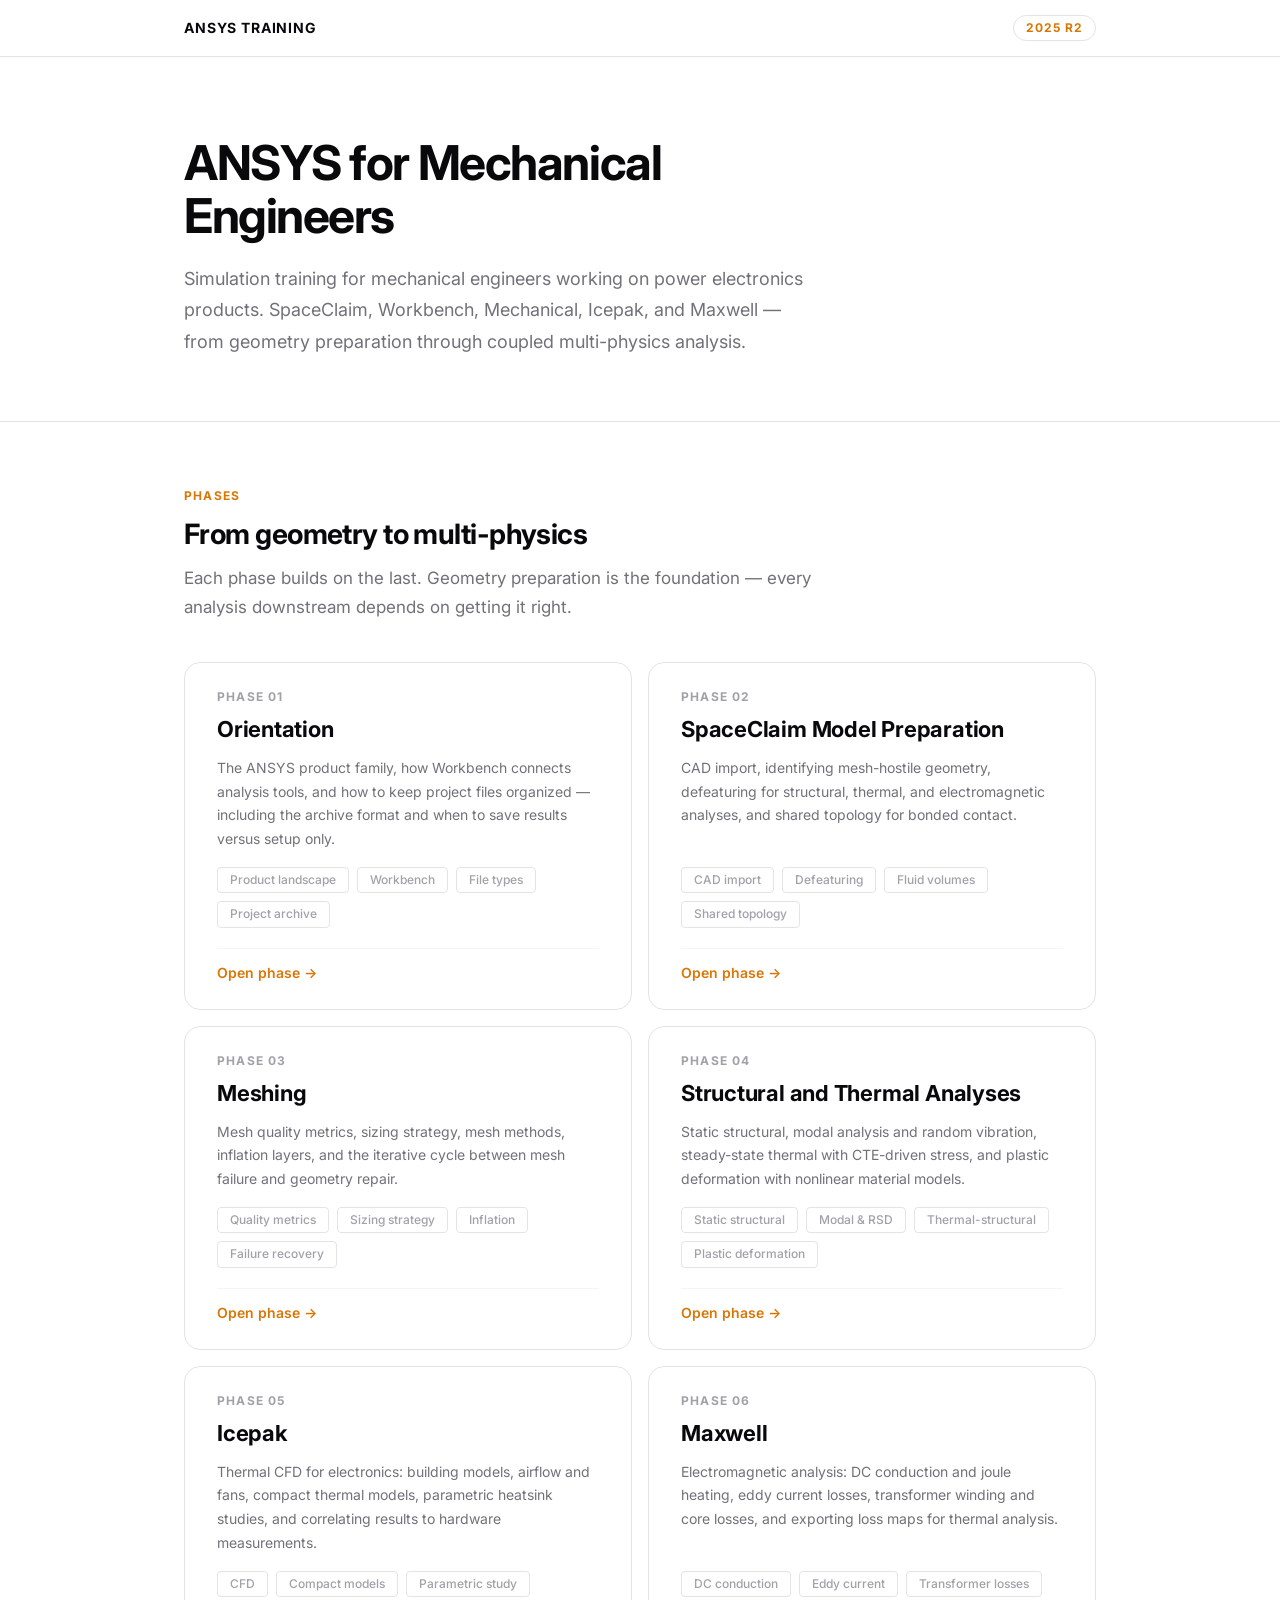
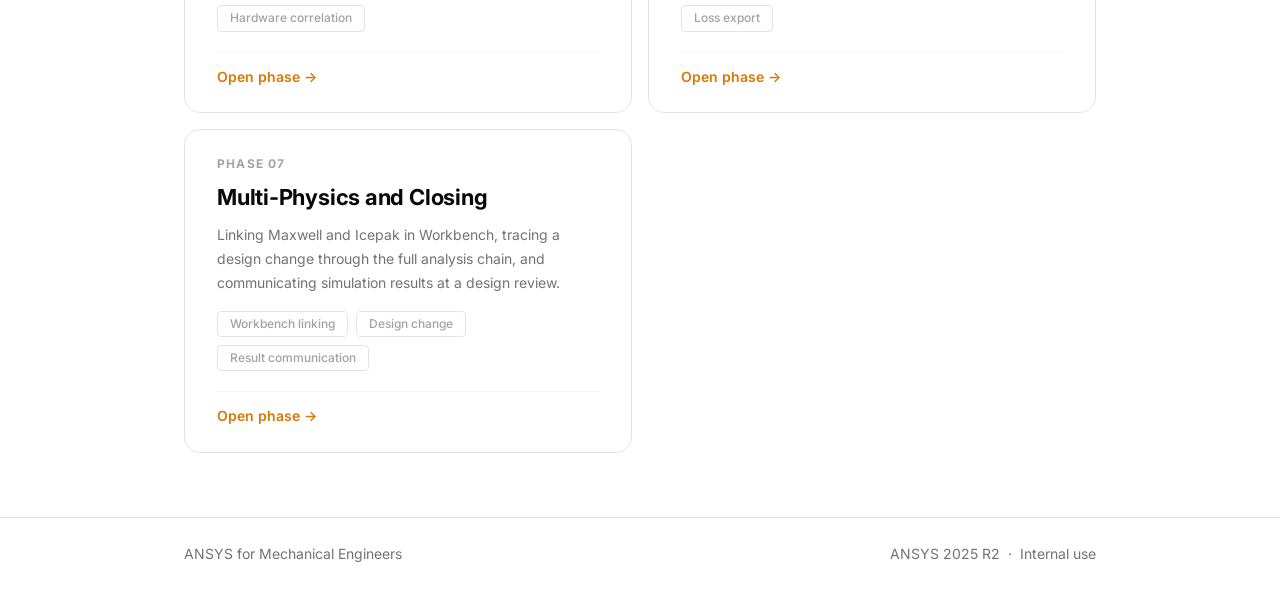
==== commit e75c6e06: "feat(site): build out phases 2-7, complete training walkthrough Co-authored-by: Cursor <cursoragent@" ====
--- a/index.html
+++ b/index.html
@@ -76,6 +76,7 @@
             <li class="tag">Fluid volumes</li>
             <li class="tag">Shared topology</li>
           </ul>
+          <a href="phase-2/" class="card-cta">Open phase &rarr;</a>
         </li>
 
         <li class="curriculum-card">
@@ -91,6 +92,7 @@
             <li class="tag">Inflation</li>
             <li class="tag">Failure recovery</li>
           </ul>
+          <a href="phase-3/" class="card-cta">Open phase &rarr;</a>
         </li>
 
         <li class="curriculum-card">
@@ -106,6 +108,7 @@
             <li class="tag">Thermal-structural</li>
             <li class="tag">Plastic deformation</li>
           </ul>
+          <a href="phase-4/" class="card-cta">Open phase &rarr;</a>
         </li>
 
         <li class="curriculum-card">
@@ -121,6 +124,7 @@
             <li class="tag">Parametric study</li>
             <li class="tag">Hardware correlation</li>
           </ul>
+          <a href="phase-5/" class="card-cta">Open phase &rarr;</a>
         </li>
 
         <li class="curriculum-card">
@@ -136,6 +140,7 @@
             <li class="tag">Transformer losses</li>
             <li class="tag">Loss export</li>
           </ul>
+          <a href="phase-6/" class="card-cta">Open phase &rarr;</a>
         </li>
 
         <li class="curriculum-card">
@@ -150,6 +155,7 @@
             <li class="tag">Design change</li>
             <li class="tag">Result communication</li>
           </ul>
+          <a href="phase-7/" class="card-cta">Open phase &rarr;</a>
         </li>
 
       </ol>
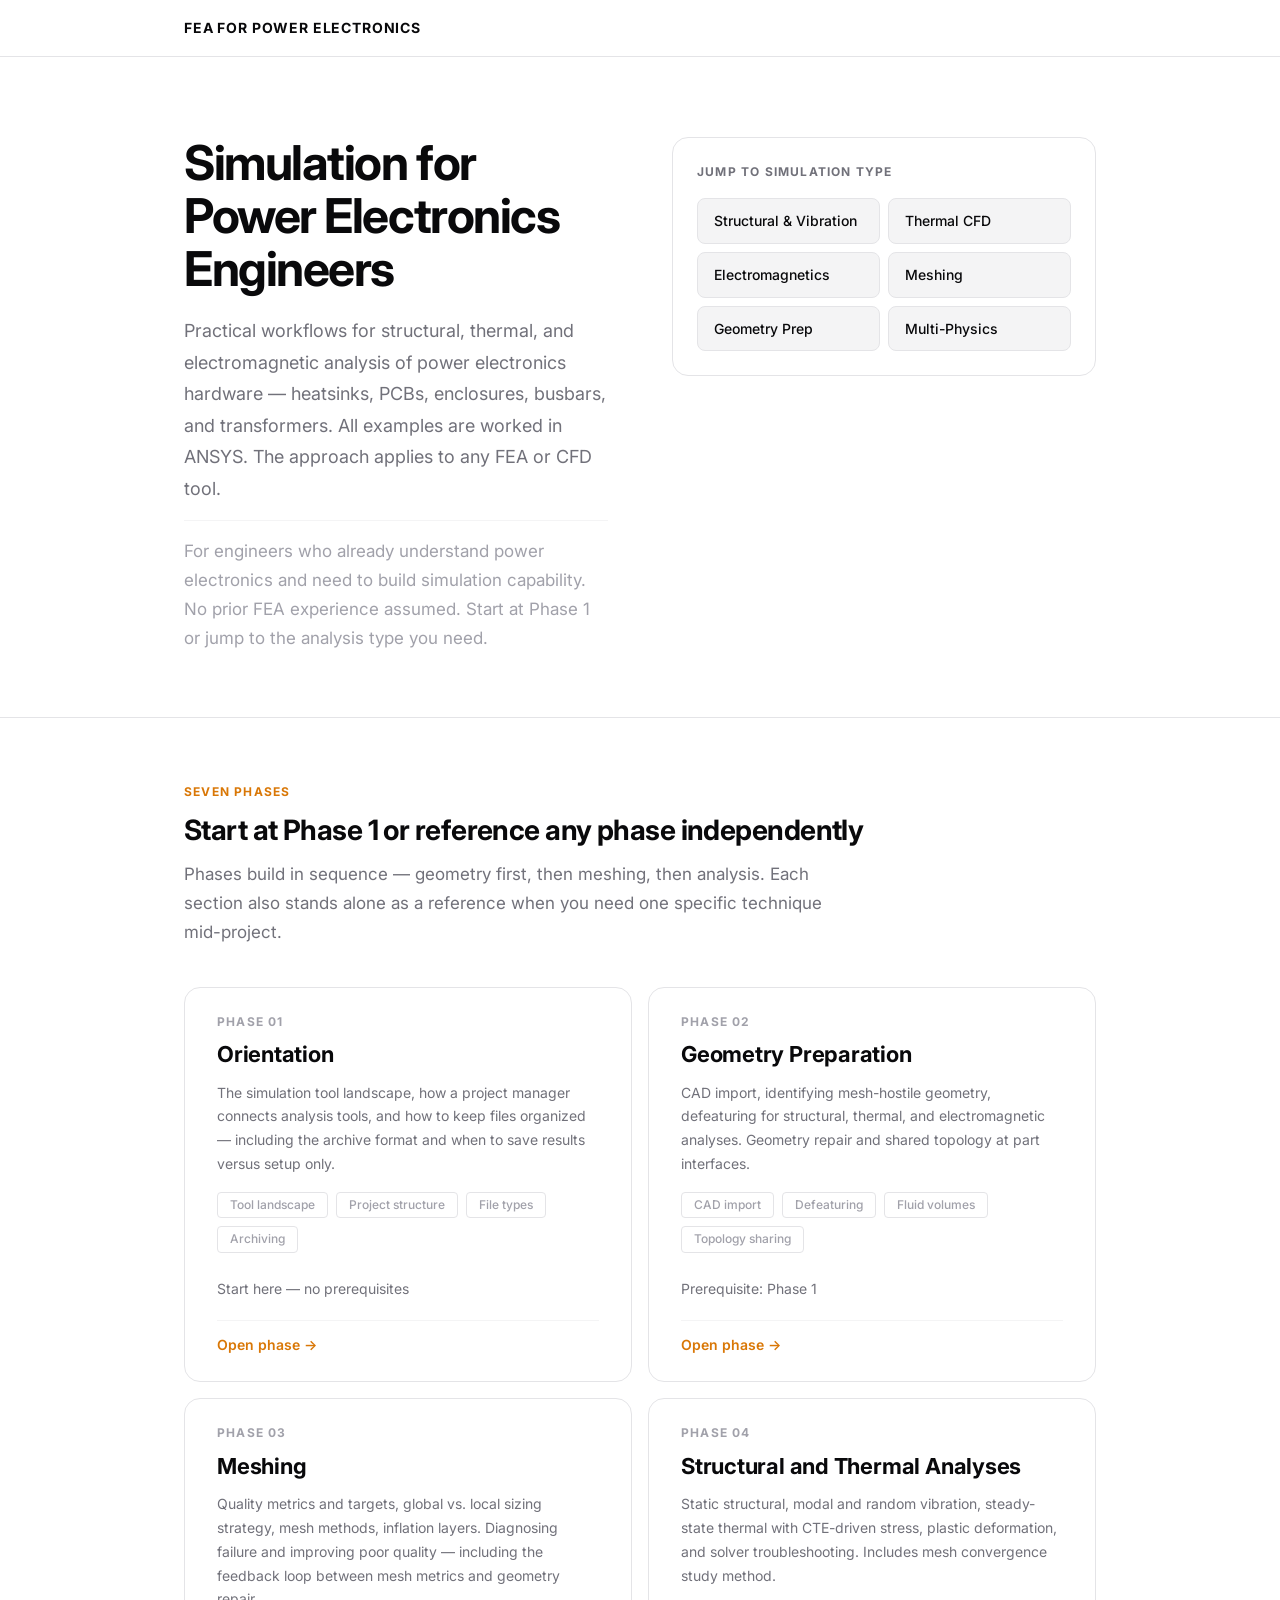
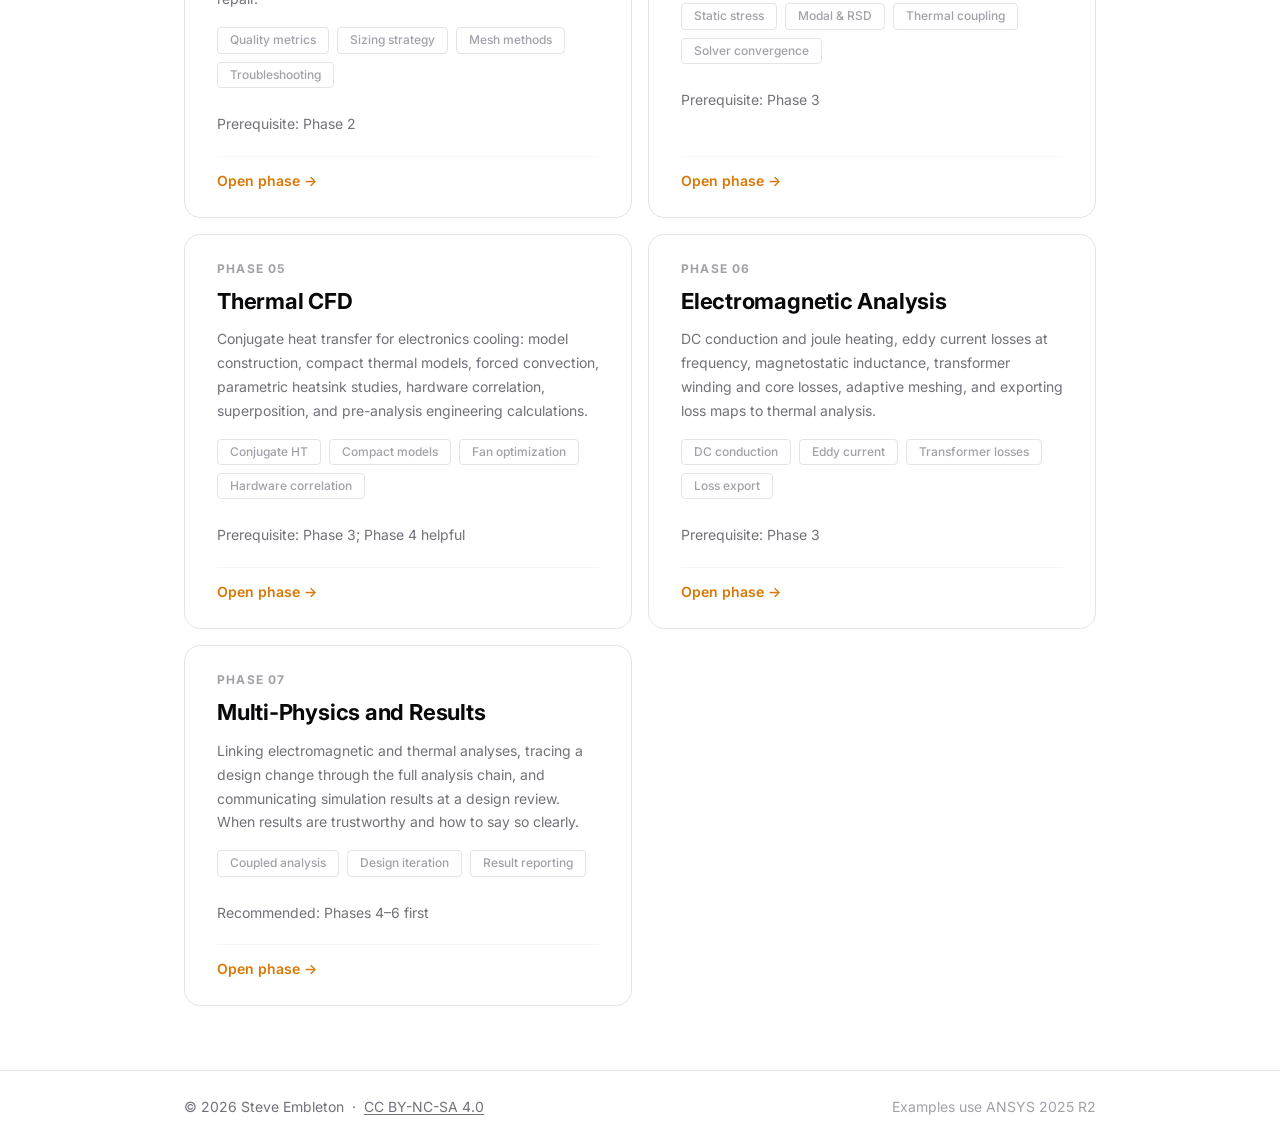
==== commit 68357db9: "feat(site): rebrand to FEA for Power Electronics, add guide+reference landing page, copyright CC BY-" ====
--- a/index.html
+++ b/index.html
@@ -4,9 +4,9 @@
   <meta charset="UTF-8">
   <meta name="viewport" content="width=device-width, initial-scale=1.0">
   <meta name="color-scheme" content="light dark">
-  <meta name="description" content="ANSYS simulation training for mechanical engineers working on power electronics products. SpaceClaim, Workbench, Mechanical, Icepak, and Maxwell.">
+  <meta name="description" content="Practical FEA and CFD simulation workflows for engineers working on power electronics hardware. Structural, thermal, and electromagnetic analysis with worked examples.">
   <link rel="canonical" href="https://stembl.github.io/ansys_pe_web/">
-  <title>ANSYS for Mechanical Engineers</title>
+  <title>FEA for Power Electronics — Simulation Training</title>
   <link rel="preconnect" href="https://fonts.googleapis.com">
   <link rel="preconnect" href="https://fonts.gstatic.com" crossorigin>
   <link href="https://fonts.googleapis.com/css2?family=Inter:wght@400;500;600;700&display=swap" rel="stylesheet">
@@ -16,19 +16,40 @@
 
   <header class="site-header" role="banner">
     <div class="container">
-      <a href="." class="site-logo">ANSYS Training</a>
-      <span class="version-pill">2025 R2</span>
+      <a href="." class="site-logo">FEA for Power Electronics</a>
     </div>
   </header>
 
   <section class="hero" aria-labelledby="hero-heading">
-    <div class="container">
-      <h1 id="hero-heading">ANSYS for Mechanical<br>Engineers</h1>
-      <p class="hero-description">
-        Simulation training for mechanical engineers working on power electronics products.
-        SpaceClaim, Workbench, Mechanical, Icepak, and Maxwell — from geometry preparation
-        through coupled multi-physics analysis.
-      </p>
+    <div class="container hero-layout">
+
+      <div class="hero-narrative">
+        <h1 id="hero-heading">Simulation for Power&nbsp;Electronics Engineers</h1>
+        <p class="hero-description">
+          Practical workflows for structural, thermal, and electromagnetic analysis of
+          power electronics hardware — heatsinks, PCBs, enclosures, busbars, and
+          transformers. All examples are worked in ANSYS. The approach applies to any
+          FEA or CFD tool.
+        </p>
+        <p class="hero-audience">
+          For engineers who already understand power electronics and need to build
+          simulation capability. No prior FEA experience assumed. Start at Phase&nbsp;1
+          or jump to the analysis type you need.
+        </p>
+      </div>
+
+      <div class="hero-quickaccess" aria-label="Jump to simulation type">
+        <span class="quickaccess-label">Jump to simulation type</span>
+        <ul class="quickaccess-grid">
+          <li><a href="phase-4/#static-setup">Structural &amp; Vibration</a></li>
+          <li><a href="phase-5/">Thermal CFD</a></li>
+          <li><a href="phase-6/">Electromagnetics</a></li>
+          <li><a href="phase-3/">Meshing</a></li>
+          <li><a href="phase-2/">Geometry Prep</a></li>
+          <li><a href="phase-7/">Multi-Physics</a></li>
+        </ul>
+      </div>
+
     </div>
   </section>
 
@@ -36,11 +57,12 @@
     <div class="container">
 
       <header class="sect-header">
-        <span class="sect-label">Phases</span>
-        <h2>From geometry to multi-physics</h2>
+        <span class="sect-label">Seven phases</span>
+        <h2>Start at Phase 1 or reference any phase independently</h2>
         <p>
-          Each phase builds on the last. Geometry preparation is the foundation —
-          every analysis downstream depends on getting it right.
+          Phases build in sequence — geometry first, then meshing, then analysis.
+          Each section also stands alone as a reference when you need one specific
+          technique mid-project.
         </p>
       </header>
 
@@ -50,32 +72,35 @@
           <span class="card-section-label" aria-label="Phase 1">Phase 01</span>
           <h3>Orientation</h3>
           <p>
-            The ANSYS product family, how Workbench connects analysis tools, and how to
-            keep project files organized — including the archive format and when to save
-            results versus setup only.
-          </p>
-          <ul class="card-tags" aria-label="Topics">
-            <li class="tag">Product landscape</li>
-            <li class="tag">Workbench</li>
+            The simulation tool landscape, how a project manager connects analysis
+            tools, and how to keep files organized — including the archive format
+            and when to save results versus setup only.
+          </p>
+          <ul class="card-tags" aria-label="Topics">
+            <li class="tag">Tool landscape</li>
+            <li class="tag">Project structure</li>
             <li class="tag">File types</li>
-            <li class="tag">Project archive</li>
-          </ul>
+            <li class="tag">Archiving</li>
+          </ul>
+          <p class="card-prereq">Start here — no prerequisites</p>
           <a href="phase-1/" class="card-cta">Open phase &rarr;</a>
         </li>
 
         <li class="curriculum-card">
           <span class="card-section-label" aria-label="Phase 2">Phase 02</span>
-          <h3>SpaceClaim Model Preparation</h3>
+          <h3>Geometry Preparation</h3>
           <p>
             CAD import, identifying mesh-hostile geometry, defeaturing for structural,
-            thermal, and electromagnetic analyses, and shared topology for bonded contact.
+            thermal, and electromagnetic analyses. Geometry repair and shared topology
+            at part interfaces.
           </p>
           <ul class="card-tags" aria-label="Topics">
             <li class="tag">CAD import</li>
             <li class="tag">Defeaturing</li>
             <li class="tag">Fluid volumes</li>
-            <li class="tag">Shared topology</li>
-          </ul>
+            <li class="tag">Topology sharing</li>
+          </ul>
+          <p class="card-prereq">Prerequisite: Phase 1</p>
           <a href="phase-2/" class="card-cta">Open phase &rarr;</a>
         </li>
 
@@ -83,15 +108,17 @@
           <span class="card-section-label" aria-label="Phase 3">Phase 03</span>
           <h3>Meshing</h3>
           <p>
-            Mesh quality metrics, sizing strategy, mesh methods, inflation layers,
-            and the iterative cycle between mesh failure and geometry repair.
+            Quality metrics and targets, global vs. local sizing strategy, mesh methods,
+            inflation layers. Diagnosing failure and improving poor quality — including
+            the feedback loop between mesh metrics and geometry repair.
           </p>
           <ul class="card-tags" aria-label="Topics">
             <li class="tag">Quality metrics</li>
             <li class="tag">Sizing strategy</li>
-            <li class="tag">Inflation</li>
-            <li class="tag">Failure recovery</li>
-          </ul>
+            <li class="tag">Mesh methods</li>
+            <li class="tag">Troubleshooting</li>
+          </ul>
+          <p class="card-prereq">Prerequisite: Phase 2</p>
           <a href="phase-3/" class="card-cta">Open phase &rarr;</a>
         </li>
 
@@ -99,40 +126,45 @@
           <span class="card-section-label" aria-label="Phase 4">Phase 04</span>
           <h3>Structural and Thermal Analyses</h3>
           <p>
-            Static structural, modal analysis and random vibration, steady-state thermal
-            with CTE-driven stress, and plastic deformation with nonlinear material models.
-          </p>
-          <ul class="card-tags" aria-label="Topics">
-            <li class="tag">Static structural</li>
+            Static structural, modal and random vibration, steady-state thermal with
+            CTE-driven stress, plastic deformation, and solver troubleshooting.
+            Includes mesh convergence study method.
+          </p>
+          <ul class="card-tags" aria-label="Topics">
+            <li class="tag">Static stress</li>
             <li class="tag">Modal &amp; RSD</li>
-            <li class="tag">Thermal-structural</li>
-            <li class="tag">Plastic deformation</li>
-          </ul>
+            <li class="tag">Thermal coupling</li>
+            <li class="tag">Solver convergence</li>
+          </ul>
+          <p class="card-prereq">Prerequisite: Phase 3</p>
           <a href="phase-4/" class="card-cta">Open phase &rarr;</a>
         </li>
 
         <li class="curriculum-card">
           <span class="card-section-label" aria-label="Phase 5">Phase 05</span>
-          <h3>Icepak</h3>
-          <p>
-            Thermal CFD for electronics: building models, airflow and fans, compact thermal
-            models, parametric heatsink studies, and correlating results to hardware measurements.
-          </p>
-          <ul class="card-tags" aria-label="Topics">
-            <li class="tag">CFD</li>
+          <h3>Thermal CFD</h3>
+          <p>
+            Conjugate heat transfer for electronics cooling: model construction, compact
+            thermal models, forced convection, parametric heatsink studies, hardware
+            correlation, superposition, and pre-analysis engineering calculations.
+          </p>
+          <ul class="card-tags" aria-label="Topics">
+            <li class="tag">Conjugate HT</li>
             <li class="tag">Compact models</li>
-            <li class="tag">Parametric study</li>
+            <li class="tag">Fan optimization</li>
             <li class="tag">Hardware correlation</li>
           </ul>
+          <p class="card-prereq">Prerequisite: Phase 3; Phase 4 helpful</p>
           <a href="phase-5/" class="card-cta">Open phase &rarr;</a>
         </li>
 
         <li class="curriculum-card">
           <span class="card-section-label" aria-label="Phase 6">Phase 06</span>
-          <h3>Maxwell</h3>
-          <p>
-            Electromagnetic analysis: DC conduction and joule heating, eddy current losses,
-            transformer winding and core losses, and exporting loss maps for thermal analysis.
+          <h3>Electromagnetic Analysis</h3>
+          <p>
+            DC conduction and joule heating, eddy current losses at frequency, magnetostatic
+            inductance, transformer winding and core losses, adaptive meshing, and
+            exporting loss maps to thermal analysis.
           </p>
           <ul class="card-tags" aria-label="Topics">
             <li class="tag">DC conduction</li>
@@ -140,21 +172,24 @@
             <li class="tag">Transformer losses</li>
             <li class="tag">Loss export</li>
           </ul>
+          <p class="card-prereq">Prerequisite: Phase 3</p>
           <a href="phase-6/" class="card-cta">Open phase &rarr;</a>
         </li>
 
         <li class="curriculum-card">
           <span class="card-section-label" aria-label="Phase 7">Phase 07</span>
-          <h3>Multi-Physics and Closing</h3>
-          <p>
-            Linking Maxwell and Icepak in Workbench, tracing a design change through the
-            full analysis chain, and communicating simulation results at a design review.
-          </p>
-          <ul class="card-tags" aria-label="Topics">
-            <li class="tag">Workbench linking</li>
-            <li class="tag">Design change</li>
-            <li class="tag">Result communication</li>
-          </ul>
+          <h3>Multi-Physics and Results</h3>
+          <p>
+            Linking electromagnetic and thermal analyses, tracing a design change through
+            the full analysis chain, and communicating simulation results at a design
+            review. When results are trustworthy and how to say so clearly.
+          </p>
+          <ul class="card-tags" aria-label="Topics">
+            <li class="tag">Coupled analysis</li>
+            <li class="tag">Design iteration</li>
+            <li class="tag">Result reporting</li>
+          </ul>
+          <p class="card-prereq">Recommended: Phases 4–6 first</p>
           <a href="phase-7/" class="card-cta">Open phase &rarr;</a>
         </li>
 
@@ -165,9 +200,34 @@
 
   <footer class="site-footer" role="contentinfo">
     <div class="container">
-      <span>ANSYS for Mechanical Engineers</span>
-      <span>ANSYS 2025 R2 &nbsp;&middot;&nbsp; Internal use</span>
-    </div>
+      <span class="footer-license">
+        &copy; 2026 Steve Embleton &nbsp;&middot;&nbsp;
+        <a href="https://creativecommons.org/licenses/by-nc-sa/4.0/" rel="noopener" title="Creative Commons Attribution-NonCommercial-ShareAlike 4.0">CC BY-NC-SA 4.0</a>
+      </span>
+      <span class="footer-note">Examples use ANSYS 2025 R2</span>
+    </div>
+    <!--
+    ===========================================================================
+    BOOK_HOOK — Uncomment to add book advertisement in footer
+    ===========================================================================
+    <div class="container" style="padding-top:0; border-top: 1px solid var(--c-border-light); margin-top: 0;">
+      <p style="font-size:0.875rem; color: var(--c-text-muted);">
+        Going deeper? See the companion book: <a href="#">[BOOK TITLE — TBD]</a>
+      </p>
+    </div>
+    ===========================================================================
+    -->
+    <!--
+    ===========================================================================
+    COMPANY_HOOK — Uncomment to add company / consulting services link
+    ===========================================================================
+    <div class="container" style="padding-top:0;">
+      <p style="font-size:0.875rem; color: var(--c-text-muted);">
+        Need expert support? <a href="#">[COMPANY NAME — TBD] — simulation consulting for power electronics</a>
+      </p>
+    </div>
+    ===========================================================================
+    -->
   </footer>
 
 </body>
--- a/assets/css/style.css
+++ b/assets/css/style.css
@@ -1,5 +1,5 @@
 /* ==========================================================================
-   ANSYS for Mechanical Engineers
+   FEA for Power Electronics
    ansys_pe_web | ANSYS 2025 R2
    Design: unified surface — DEC-003
    ========================================================================== */
@@ -678,6 +678,178 @@
 .nav-title { font-size: var(--t-sm); font-weight: 600; color: var(--c-text); }
 
 /* --------------------------------------------------------------------------
+   Hero — two-column layout (landing page)
+   -------------------------------------------------------------------------- */
+.hero-layout {
+  display: grid;
+  grid-template-columns: 1fr 1fr;
+  gap: var(--s-16);
+  align-items: start;
+}
+
+.hero-narrative p + p { margin-top: var(--s-4); }
+
+.hero-audience {
+  font-size: var(--t-base);
+  color: var(--c-text-subtle);
+  line-height: 1.7;
+  padding-top: var(--s-4);
+  border-top: 1px solid var(--c-border-light);
+  margin-top: var(--s-5);
+}
+
+/* Quick-access panel */
+.hero-quickaccess {
+  padding: var(--s-6);
+  border: 1px solid var(--c-border);
+  border-radius: var(--r-xl);
+  align-self: start;
+}
+
+.quickaccess-label {
+  font-size: var(--t-xs);
+  font-weight: 700;
+  letter-spacing: 0.1em;
+  text-transform: uppercase;
+  color: var(--c-text-muted);
+  display: block;
+  margin-bottom: var(--s-4);
+}
+
+.quickaccess-grid {
+  list-style: none;
+  display: grid;
+  grid-template-columns: 1fr 1fr;
+  gap: var(--s-2);
+}
+
+.quickaccess-grid a {
+  display: block;
+  padding: var(--s-3) var(--s-4);
+  background: var(--c-border-light);
+  border: 1px solid var(--c-border);
+  border-radius: var(--r);
+  font-size: var(--t-sm);
+  font-weight: 500;
+  color: var(--c-text);
+  text-decoration: none;
+  transition: border-color 0.12s, background 0.12s;
+  line-height: 1.4;
+}
+
+.quickaccess-grid a:hover {
+  border-color: var(--c-accent);
+  background: var(--c-accent-dim);
+  color: var(--c-accent-hover);
+}
+
+/* Phase cards — prerequisite note */
+.card-prereq {
+  font-size: var(--t-xs);
+  color: var(--c-text-subtle);
+  margin-top: auto;
+  padding-top: var(--s-3);
+}
+
+/* --------------------------------------------------------------------------
+   Collapsible examples
+   -------------------------------------------------------------------------- */
+.example-block {
+  margin-top: var(--s-8);
+  border: 1px solid var(--c-border);
+  border-radius: var(--r-lg);
+  overflow: hidden;
+}
+
+.example-block summary {
+  display: flex;
+  align-items: center;
+  gap: var(--s-3);
+  padding: var(--s-4) var(--s-6);
+  cursor: pointer;
+  font-size: var(--t-sm);
+  font-weight: 600;
+  color: var(--c-text-muted);
+  background: var(--c-border-light);
+  list-style: none;
+  user-select: none;
+  transition: background 0.12s;
+}
+
+.example-block summary::-webkit-details-marker { display: none; }
+
+.example-block summary::before {
+  content: '▶';
+  font-size: 0.65em;
+  color: var(--c-accent);
+  transition: transform 0.15s;
+  flex-shrink: 0;
+}
+
+details[open] > .example-block summary::before,
+.example-block[open] > summary::before {
+  transform: rotate(90deg);
+}
+
+details[open] > summary.example-block,
+details > .example-block summary {
+  /* handled by parent details element */
+}
+
+details > summary.example-summary {
+  display: flex;
+  align-items: center;
+  gap: var(--s-3);
+  padding: var(--s-4) var(--s-6);
+  cursor: pointer;
+  font-size: var(--t-sm);
+  font-weight: 600;
+  color: var(--c-text-muted);
+  background: var(--c-border-light);
+  list-style: none;
+  user-select: none;
+  border: 1px solid var(--c-border);
+  border-radius: var(--r-lg);
+  margin-top: var(--s-8);
+  transition: background 0.12s, border-color 0.12s;
+}
+
+details > summary.example-summary::-webkit-details-marker { display: none; }
+
+details > summary.example-summary::before {
+  content: '▶';
+  font-size: 0.65em;
+  color: var(--c-accent);
+  transition: transform 0.15s;
+  flex-shrink: 0;
+}
+
+details[open] > summary.example-summary::before {
+  transform: rotate(90deg);
+}
+
+details > summary.example-summary:hover {
+  border-color: var(--c-text-muted);
+  background: var(--c-bg);
+}
+
+.example-content {
+  padding: var(--s-6);
+  border: 1px solid var(--c-border);
+  border-top: none;
+  border-radius: 0 0 var(--r-lg) var(--r-lg);
+}
+
+.example-content p { margin-bottom: var(--s-4); line-height: 1.75; color: var(--c-text); }
+.example-content ol, .example-content ul {
+  margin: var(--s-3) 0 var(--s-5) var(--s-6);
+  display: flex;
+  flex-direction: column;
+  gap: var(--s-2);
+}
+.example-content li { line-height: 1.65; color: var(--c-text); }
+
+/* --------------------------------------------------------------------------
    Footer
    -------------------------------------------------------------------------- */
 .site-footer {
@@ -696,11 +868,21 @@
   gap: var(--s-3);
 }
 
+.footer-license { color: var(--c-text-muted); }
+.footer-license a { color: var(--c-text-muted); text-underline-offset: 2px; }
+.footer-license a:hover { color: var(--c-accent); }
+.footer-note { color: var(--c-text-subtle); }
+
 /* --------------------------------------------------------------------------
    Responsive
    -------------------------------------------------------------------------- */
 @media (min-width: 600px) {
   .curriculum-grid { grid-template-columns: 1fr 1fr; }
+}
+
+@media (max-width: 780px) {
+  .hero-layout { grid-template-columns: 1fr; gap: var(--s-8); }
+  .quickaccess-grid { grid-template-columns: 1fr 1fr; }
 }
 
 @media (max-width: 860px) {
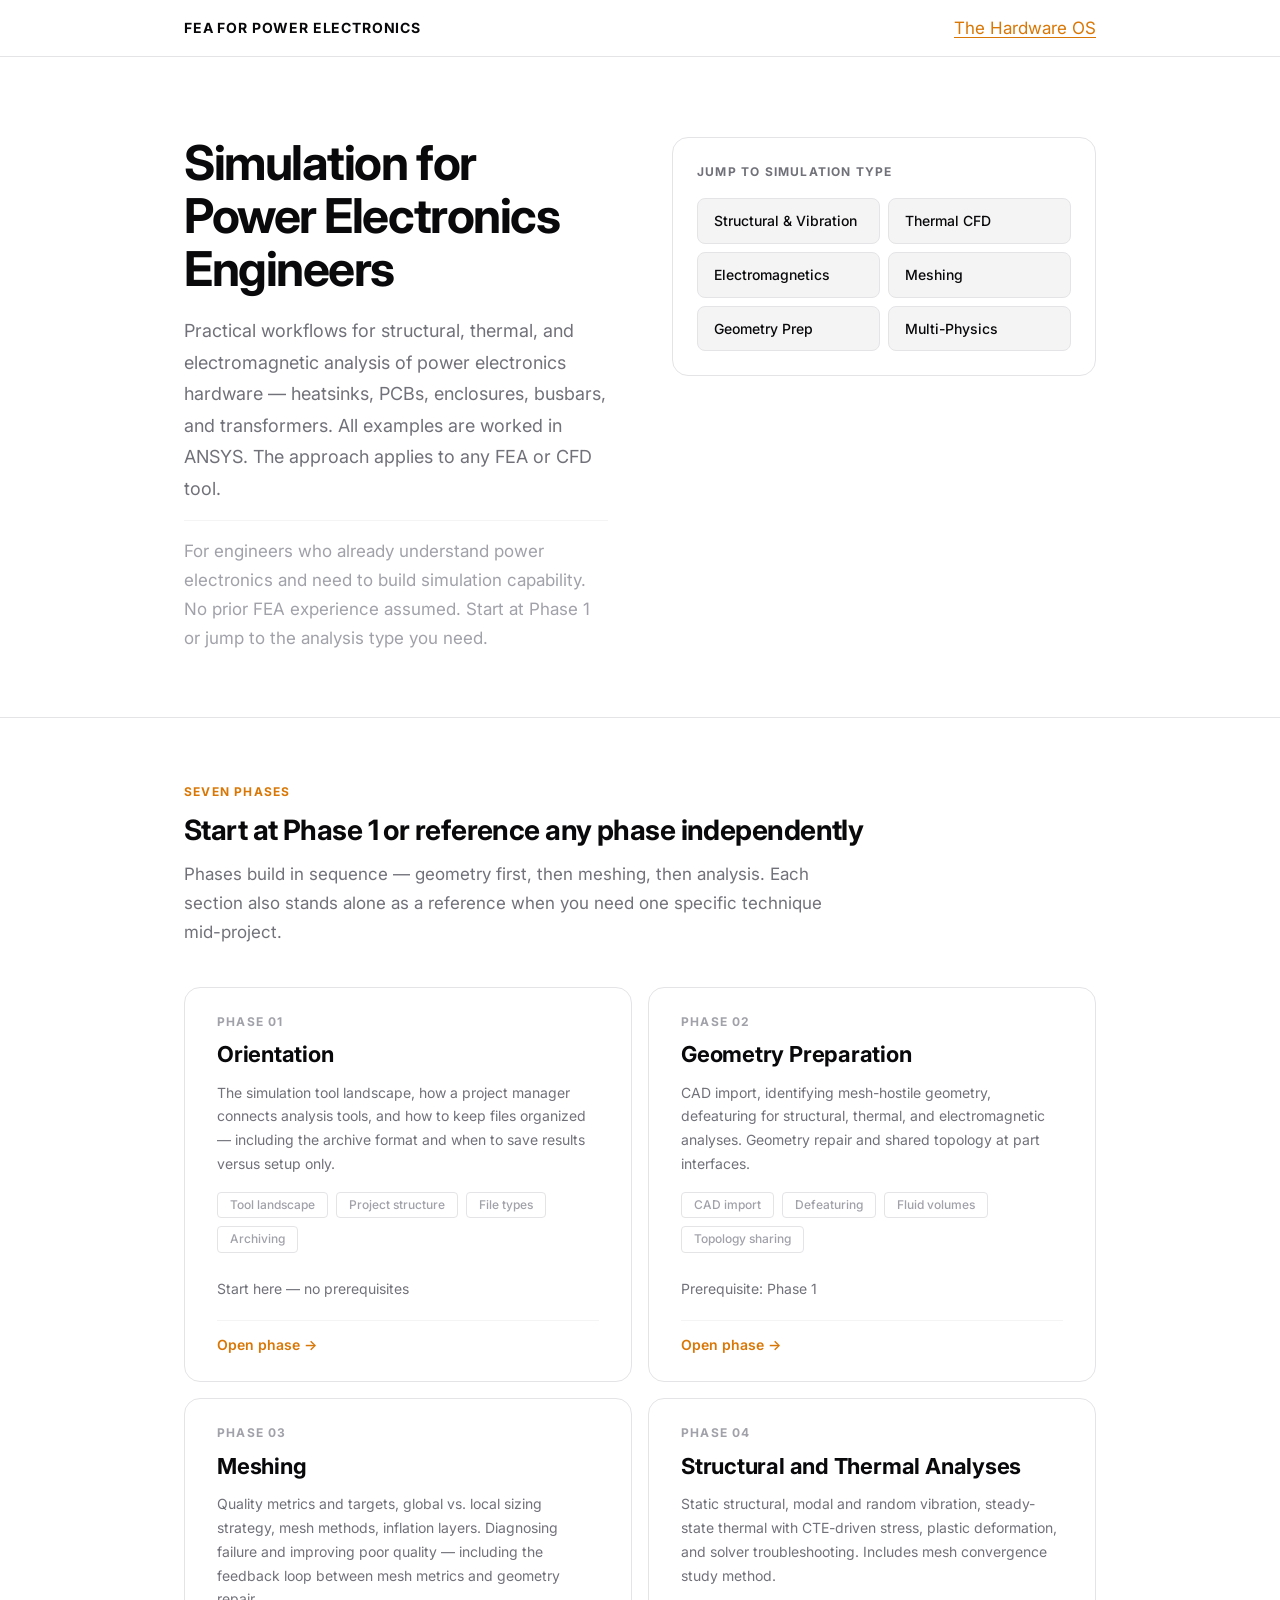
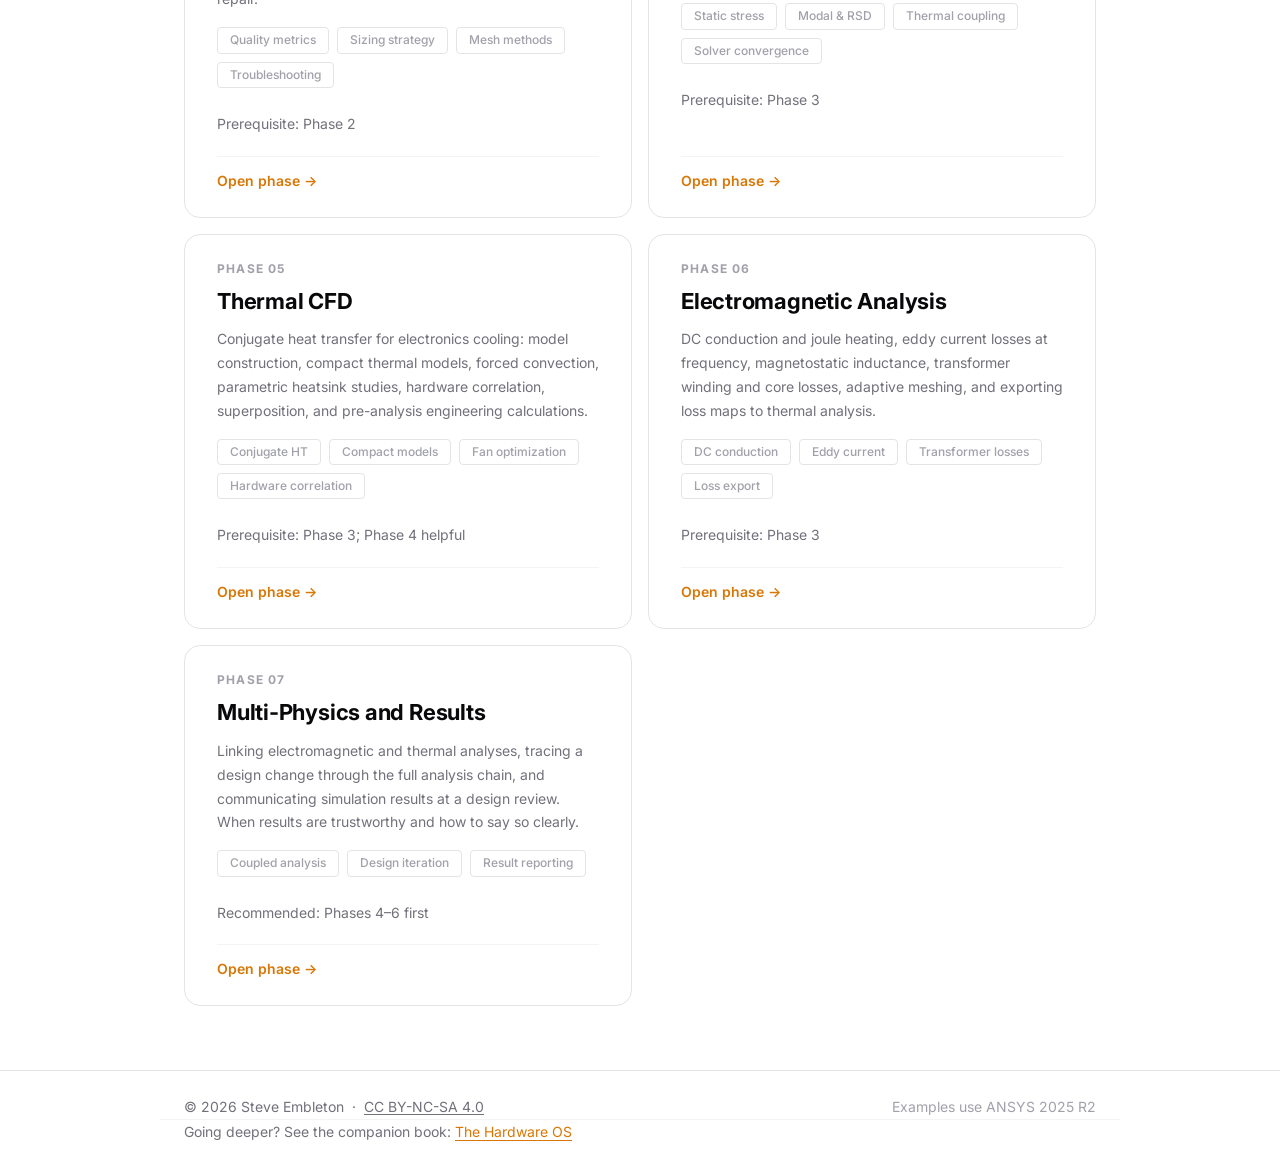
==== commit 993f46b5: "chore: update domain to simulation.thehardwareos.com" ====
--- a/index.html
+++ b/index.html
@@ -1,234 +1,229 @@
-<!DOCTYPE html>
-<html lang="en">
-<head>
-  <meta charset="UTF-8">
-  <meta name="viewport" content="width=device-width, initial-scale=1.0">
-  <meta name="color-scheme" content="light dark">
-  <meta name="description" content="Practical FEA and CFD simulation workflows for engineers working on power electronics hardware. Structural, thermal, and electromagnetic analysis with worked examples.">
-  <link rel="canonical" href="https://stembl.github.io/ansys_pe_web/">
-  <title>FEA for Power Electronics — Simulation Training</title>
-  <link rel="preconnect" href="https://fonts.googleapis.com">
-  <link rel="preconnect" href="https://fonts.gstatic.com" crossorigin>
-  <link href="https://fonts.googleapis.com/css2?family=Inter:wght@400;500;600;700&display=swap" rel="stylesheet">
-  <link rel="stylesheet" href="assets/css/style.css">
-</head>
-<body>
-
-  <header class="site-header" role="banner">
-    <div class="container">
-      <a href="." class="site-logo">FEA for Power Electronics</a>
-    </div>
-  </header>
-
-  <section class="hero" aria-labelledby="hero-heading">
-    <div class="container hero-layout">
-
-      <div class="hero-narrative">
-        <h1 id="hero-heading">Simulation for Power&nbsp;Electronics Engineers</h1>
-        <p class="hero-description">
-          Practical workflows for structural, thermal, and electromagnetic analysis of
-          power electronics hardware — heatsinks, PCBs, enclosures, busbars, and
-          transformers. All examples are worked in ANSYS. The approach applies to any
-          FEA or CFD tool.
-        </p>
-        <p class="hero-audience">
-          For engineers who already understand power electronics and need to build
-          simulation capability. No prior FEA experience assumed. Start at Phase&nbsp;1
-          or jump to the analysis type you need.
-        </p>
-      </div>
-
-      <div class="hero-quickaccess" aria-label="Jump to simulation type">
-        <span class="quickaccess-label">Jump to simulation type</span>
-        <ul class="quickaccess-grid">
-          <li><a href="phase-4/#static-setup">Structural &amp; Vibration</a></li>
-          <li><a href="phase-5/">Thermal CFD</a></li>
-          <li><a href="phase-6/">Electromagnetics</a></li>
-          <li><a href="phase-3/">Meshing</a></li>
-          <li><a href="phase-2/">Geometry Prep</a></li>
-          <li><a href="phase-7/">Multi-Physics</a></li>
-        </ul>
-      </div>
-
-    </div>
-  </section>
-
-  <main id="main-content">
-    <div class="container">
-
-      <header class="sect-header">
-        <span class="sect-label">Seven phases</span>
-        <h2>Start at Phase 1 or reference any phase independently</h2>
-        <p>
-          Phases build in sequence — geometry first, then meshing, then analysis.
-          Each section also stands alone as a reference when you need one specific
-          technique mid-project.
-        </p>
-      </header>
-
-      <ol class="curriculum-grid" role="list">
-
-        <li class="curriculum-card">
-          <span class="card-section-label" aria-label="Phase 1">Phase 01</span>
-          <h3>Orientation</h3>
-          <p>
-            The simulation tool landscape, how a project manager connects analysis
-            tools, and how to keep files organized — including the archive format
-            and when to save results versus setup only.
-          </p>
-          <ul class="card-tags" aria-label="Topics">
-            <li class="tag">Tool landscape</li>
-            <li class="tag">Project structure</li>
-            <li class="tag">File types</li>
-            <li class="tag">Archiving</li>
-          </ul>
-          <p class="card-prereq">Start here — no prerequisites</p>
-          <a href="phase-1/" class="card-cta">Open phase &rarr;</a>
-        </li>
-
-        <li class="curriculum-card">
-          <span class="card-section-label" aria-label="Phase 2">Phase 02</span>
-          <h3>Geometry Preparation</h3>
-          <p>
-            CAD import, identifying mesh-hostile geometry, defeaturing for structural,
-            thermal, and electromagnetic analyses. Geometry repair and shared topology
-            at part interfaces.
-          </p>
-          <ul class="card-tags" aria-label="Topics">
-            <li class="tag">CAD import</li>
-            <li class="tag">Defeaturing</li>
-            <li class="tag">Fluid volumes</li>
-            <li class="tag">Topology sharing</li>
-          </ul>
-          <p class="card-prereq">Prerequisite: Phase 1</p>
-          <a href="phase-2/" class="card-cta">Open phase &rarr;</a>
-        </li>
-
-        <li class="curriculum-card">
-          <span class="card-section-label" aria-label="Phase 3">Phase 03</span>
-          <h3>Meshing</h3>
-          <p>
-            Quality metrics and targets, global vs. local sizing strategy, mesh methods,
-            inflation layers. Diagnosing failure and improving poor quality — including
-            the feedback loop between mesh metrics and geometry repair.
-          </p>
-          <ul class="card-tags" aria-label="Topics">
-            <li class="tag">Quality metrics</li>
-            <li class="tag">Sizing strategy</li>
-            <li class="tag">Mesh methods</li>
-            <li class="tag">Troubleshooting</li>
-          </ul>
-          <p class="card-prereq">Prerequisite: Phase 2</p>
-          <a href="phase-3/" class="card-cta">Open phase &rarr;</a>
-        </li>
-
-        <li class="curriculum-card">
-          <span class="card-section-label" aria-label="Phase 4">Phase 04</span>
-          <h3>Structural and Thermal Analyses</h3>
-          <p>
-            Static structural, modal and random vibration, steady-state thermal with
-            CTE-driven stress, plastic deformation, and solver troubleshooting.
-            Includes mesh convergence study method.
-          </p>
-          <ul class="card-tags" aria-label="Topics">
-            <li class="tag">Static stress</li>
-            <li class="tag">Modal &amp; RSD</li>
-            <li class="tag">Thermal coupling</li>
-            <li class="tag">Solver convergence</li>
-          </ul>
-          <p class="card-prereq">Prerequisite: Phase 3</p>
-          <a href="phase-4/" class="card-cta">Open phase &rarr;</a>
-        </li>
-
-        <li class="curriculum-card">
-          <span class="card-section-label" aria-label="Phase 5">Phase 05</span>
-          <h3>Thermal CFD</h3>
-          <p>
-            Conjugate heat transfer for electronics cooling: model construction, compact
-            thermal models, forced convection, parametric heatsink studies, hardware
-            correlation, superposition, and pre-analysis engineering calculations.
-          </p>
-          <ul class="card-tags" aria-label="Topics">
-            <li class="tag">Conjugate HT</li>
-            <li class="tag">Compact models</li>
-            <li class="tag">Fan optimization</li>
-            <li class="tag">Hardware correlation</li>
-          </ul>
-          <p class="card-prereq">Prerequisite: Phase 3; Phase 4 helpful</p>
-          <a href="phase-5/" class="card-cta">Open phase &rarr;</a>
-        </li>
-
-        <li class="curriculum-card">
-          <span class="card-section-label" aria-label="Phase 6">Phase 06</span>
-          <h3>Electromagnetic Analysis</h3>
-          <p>
-            DC conduction and joule heating, eddy current losses at frequency, magnetostatic
-            inductance, transformer winding and core losses, adaptive meshing, and
-            exporting loss maps to thermal analysis.
-          </p>
-          <ul class="card-tags" aria-label="Topics">
-            <li class="tag">DC conduction</li>
-            <li class="tag">Eddy current</li>
-            <li class="tag">Transformer losses</li>
-            <li class="tag">Loss export</li>
-          </ul>
-          <p class="card-prereq">Prerequisite: Phase 3</p>
-          <a href="phase-6/" class="card-cta">Open phase &rarr;</a>
-        </li>
-
-        <li class="curriculum-card">
-          <span class="card-section-label" aria-label="Phase 7">Phase 07</span>
-          <h3>Multi-Physics and Results</h3>
-          <p>
-            Linking electromagnetic and thermal analyses, tracing a design change through
-            the full analysis chain, and communicating simulation results at a design
-            review. When results are trustworthy and how to say so clearly.
-          </p>
-          <ul class="card-tags" aria-label="Topics">
-            <li class="tag">Coupled analysis</li>
-            <li class="tag">Design iteration</li>
-            <li class="tag">Result reporting</li>
-          </ul>
-          <p class="card-prereq">Recommended: Phases 4–6 first</p>
-          <a href="phase-7/" class="card-cta">Open phase &rarr;</a>
-        </li>
-
-      </ol>
-
-    </div>
-  </main>
-
-  <footer class="site-footer" role="contentinfo">
-    <div class="container">
-      <span class="footer-license">
-        &copy; 2026 Steve Embleton &nbsp;&middot;&nbsp;
-        <a href="https://creativecommons.org/licenses/by-nc-sa/4.0/" rel="noopener" title="Creative Commons Attribution-NonCommercial-ShareAlike 4.0">CC BY-NC-SA 4.0</a>
-      </span>
-      <span class="footer-note">Examples use ANSYS 2025 R2</span>
-    </div>
-    <!--
-    ===========================================================================
-    BOOK_HOOK — Uncomment to add book advertisement in footer
-    ===========================================================================
-    <div class="container" style="padding-top:0; border-top: 1px solid var(--c-border-light); margin-top: 0;">
-      <p style="font-size:0.875rem; color: var(--c-text-muted);">
-        Going deeper? See the companion book: <a href="#">[BOOK TITLE — TBD]</a>
-      </p>
-    </div>
-    ===========================================================================
-    -->
-    <!--
-    ===========================================================================
-    COMPANY_HOOK — Uncomment to add company / consulting services link
-    ===========================================================================
-    <div class="container" style="padding-top:0;">
-      <p style="font-size:0.875rem; color: var(--c-text-muted);">
-        Need expert support? <a href="#">[COMPANY NAME — TBD] — simulation consulting for power electronics</a>
-      </p>
-    </div>
-    ===========================================================================
-    -->
-  </footer>
-
-</body>
-</html>
+<!DOCTYPE html>
+<html lang="en">
+<head>
+  <meta charset="UTF-8">
+  <meta name="viewport" content="width=device-width, initial-scale=1.0">
+  <meta name="color-scheme" content="light dark">
+  <meta name="description" content="Practical FEA and CFD simulation workflows for engineers working on power electronics hardware. Structural, thermal, and electromagnetic analysis with worked examples.">
+  <link rel="canonical" href="https://simulation.thehardwareos.com/">
+  <title>FEA for Power Electronics — Simulation Training</title>
+  <link rel="preconnect" href="https://fonts.googleapis.com">
+  <link rel="preconnect" href="https://fonts.gstatic.com" crossorigin>
+  <link href="https://fonts.googleapis.com/css2?family=Inter:wght@400;500;600;700&display=swap" rel="stylesheet">
+  <link rel="stylesheet" href="assets/css/style.css">
+</head>
+<body>
+
+  <header class="site-header" role="banner">
+    <div class="container">
+      <a href="." class="site-logo">FEA for Power Electronics</a>
+      <a href="https://thehardwareos.com" class="site-parent-link" rel="noopener">The Hardware OS</a>
+    </div>
+  </header>
+
+  <section class="hero" aria-labelledby="hero-heading">
+    <div class="container hero-layout">
+
+      <div class="hero-narrative">
+        <h1 id="hero-heading">Simulation for Power&nbsp;Electronics Engineers</h1>
+        <p class="hero-description">
+          Practical workflows for structural, thermal, and electromagnetic analysis of
+          power electronics hardware — heatsinks, PCBs, enclosures, busbars, and
+          transformers. All examples are worked in ANSYS. The approach applies to any
+          FEA or CFD tool.
+        </p>
+        <p class="hero-audience">
+          For engineers who already understand power electronics and need to build
+          simulation capability. No prior FEA experience assumed. Start at Phase&nbsp;1
+          or jump to the analysis type you need.
+        </p>
+      </div>
+
+      <div class="hero-quickaccess" aria-label="Jump to simulation type">
+        <span class="quickaccess-label">Jump to simulation type</span>
+        <ul class="quickaccess-grid">
+          <li><a href="phase-4/#static-setup">Structural &amp; Vibration</a></li>
+          <li><a href="phase-5/">Thermal CFD</a></li>
+          <li><a href="phase-6/">Electromagnetics</a></li>
+          <li><a href="phase-3/">Meshing</a></li>
+          <li><a href="phase-2/">Geometry Prep</a></li>
+          <li><a href="phase-7/">Multi-Physics</a></li>
+        </ul>
+      </div>
+
+    </div>
+  </section>
+
+  <main id="main-content">
+    <div class="container">
+
+      <header class="sect-header">
+        <span class="sect-label">Seven phases</span>
+        <h2>Start at Phase 1 or reference any phase independently</h2>
+        <p>
+          Phases build in sequence — geometry first, then meshing, then analysis.
+          Each section also stands alone as a reference when you need one specific
+          technique mid-project.
+        </p>
+      </header>
+
+      <ol class="curriculum-grid" role="list">
+
+        <li class="curriculum-card">
+          <span class="card-section-label" aria-label="Phase 1">Phase 01</span>
+          <h3>Orientation</h3>
+          <p>
+            The simulation tool landscape, how a project manager connects analysis
+            tools, and how to keep files organized — including the archive format
+            and when to save results versus setup only.
+          </p>
+          <ul class="card-tags" aria-label="Topics">
+            <li class="tag">Tool landscape</li>
+            <li class="tag">Project structure</li>
+            <li class="tag">File types</li>
+            <li class="tag">Archiving</li>
+          </ul>
+          <p class="card-prereq">Start here — no prerequisites</p>
+          <a href="phase-1/" class="card-cta">Open phase &rarr;</a>
+        </li>
+
+        <li class="curriculum-card">
+          <span class="card-section-label" aria-label="Phase 2">Phase 02</span>
+          <h3>Geometry Preparation</h3>
+          <p>
+            CAD import, identifying mesh-hostile geometry, defeaturing for structural,
+            thermal, and electromagnetic analyses. Geometry repair and shared topology
+            at part interfaces.
+          </p>
+          <ul class="card-tags" aria-label="Topics">
+            <li class="tag">CAD import</li>
+            <li class="tag">Defeaturing</li>
+            <li class="tag">Fluid volumes</li>
+            <li class="tag">Topology sharing</li>
+          </ul>
+          <p class="card-prereq">Prerequisite: Phase 1</p>
+          <a href="phase-2/" class="card-cta">Open phase &rarr;</a>
+        </li>
+
+        <li class="curriculum-card">
+          <span class="card-section-label" aria-label="Phase 3">Phase 03</span>
+          <h3>Meshing</h3>
+          <p>
+            Quality metrics and targets, global vs. local sizing strategy, mesh methods,
+            inflation layers. Diagnosing failure and improving poor quality — including
+            the feedback loop between mesh metrics and geometry repair.
+          </p>
+          <ul class="card-tags" aria-label="Topics">
+            <li class="tag">Quality metrics</li>
+            <li class="tag">Sizing strategy</li>
+            <li class="tag">Mesh methods</li>
+            <li class="tag">Troubleshooting</li>
+          </ul>
+          <p class="card-prereq">Prerequisite: Phase 2</p>
+          <a href="phase-3/" class="card-cta">Open phase &rarr;</a>
+        </li>
+
+        <li class="curriculum-card">
+          <span class="card-section-label" aria-label="Phase 4">Phase 04</span>
+          <h3>Structural and Thermal Analyses</h3>
+          <p>
+            Static structural, modal and random vibration, steady-state thermal with
+            CTE-driven stress, plastic deformation, and solver troubleshooting.
+            Includes mesh convergence study method.
+          </p>
+          <ul class="card-tags" aria-label="Topics">
+            <li class="tag">Static stress</li>
+            <li class="tag">Modal &amp; RSD</li>
+            <li class="tag">Thermal coupling</li>
+            <li class="tag">Solver convergence</li>
+          </ul>
+          <p class="card-prereq">Prerequisite: Phase 3</p>
+          <a href="phase-4/" class="card-cta">Open phase &rarr;</a>
+        </li>
+
+        <li class="curriculum-card">
+          <span class="card-section-label" aria-label="Phase 5">Phase 05</span>
+          <h3>Thermal CFD</h3>
+          <p>
+            Conjugate heat transfer for electronics cooling: model construction, compact
+            thermal models, forced convection, parametric heatsink studies, hardware
+            correlation, superposition, and pre-analysis engineering calculations.
+          </p>
+          <ul class="card-tags" aria-label="Topics">
+            <li class="tag">Conjugate HT</li>
+            <li class="tag">Compact models</li>
+            <li class="tag">Fan optimization</li>
+            <li class="tag">Hardware correlation</li>
+          </ul>
+          <p class="card-prereq">Prerequisite: Phase 3; Phase 4 helpful</p>
+          <a href="phase-5/" class="card-cta">Open phase &rarr;</a>
+        </li>
+
+        <li class="curriculum-card">
+          <span class="card-section-label" aria-label="Phase 6">Phase 06</span>
+          <h3>Electromagnetic Analysis</h3>
+          <p>
+            DC conduction and joule heating, eddy current losses at frequency, magnetostatic
+            inductance, transformer winding and core losses, adaptive meshing, and
+            exporting loss maps to thermal analysis.
+          </p>
+          <ul class="card-tags" aria-label="Topics">
+            <li class="tag">DC conduction</li>
+            <li class="tag">Eddy current</li>
+            <li class="tag">Transformer losses</li>
+            <li class="tag">Loss export</li>
+          </ul>
+          <p class="card-prereq">Prerequisite: Phase 3</p>
+          <a href="phase-6/" class="card-cta">Open phase &rarr;</a>
+        </li>
+
+        <li class="curriculum-card">
+          <span class="card-section-label" aria-label="Phase 7">Phase 07</span>
+          <h3>Multi-Physics and Results</h3>
+          <p>
+            Linking electromagnetic and thermal analyses, tracing a design change through
+            the full analysis chain, and communicating simulation results at a design
+            review. When results are trustworthy and how to say so clearly.
+          </p>
+          <ul class="card-tags" aria-label="Topics">
+            <li class="tag">Coupled analysis</li>
+            <li class="tag">Design iteration</li>
+            <li class="tag">Result reporting</li>
+          </ul>
+          <p class="card-prereq">Recommended: Phases 4–6 first</p>
+          <a href="phase-7/" class="card-cta">Open phase &rarr;</a>
+        </li>
+
+      </ol>
+
+    </div>
+  </main>
+
+  <footer class="site-footer" role="contentinfo">
+    <div class="container">
+      <span class="footer-license">
+        &copy; 2026 Steve Embleton &nbsp;&middot;&nbsp;
+        <a href="https://creativecommons.org/licenses/by-nc-sa/4.0/" rel="noopener" title="Creative Commons Attribution-NonCommercial-ShareAlike 4.0">CC BY-NC-SA 4.0</a>
+      </span>
+      <span class="footer-note">Examples use ANSYS 2025 R2</span>
+    </div>
+    <div class="container" style="padding-top:0; border-top: 1px solid var(--c-border-light); margin-top: 0;">
+      <p style="font-size:0.875rem; color: var(--c-text-muted);">
+        Going deeper? See the companion book: <a href="https://thehardwareos.com/book" rel="noopener">The Hardware OS</a>
+      </p>
+    </div>
+    <!--
+    ===========================================================================
+    COMPANY_HOOK — Uncomment to add company / consulting services link
+    ===========================================================================
+    <div class="container" style="padding-top:0;">
+      <p style="font-size:0.875rem; color: var(--c-text-muted);">
+        Need expert support? <a href="#">[COMPANY NAME — TBD] — simulation consulting for power electronics</a>
+      </p>
+    </div>
+    ===========================================================================
+    -->
+  </footer>
+
+</body>
+</html>
--- a/assets/css/style.css
+++ b/assets/css/style.css
@@ -595,6 +595,33 @@
   background: var(--c-accent);
 }
 
+/* Annotated example note (tier: 3.0–3.9) */
+.example-note {
+  border-left: 3px solid var(--c-text-muted);
+  border-radius: 0 var(--r) var(--r) 0;
+  padding: var(--s-5) var(--s-6);
+  margin-top: var(--s-8);
+  background: var(--c-border-light);
+}
+
+.example-note-label {
+  font-size: var(--t-xs);
+  font-weight: 700;
+  letter-spacing: 0.08em;
+  text-transform: uppercase;
+  color: var(--c-text-muted);
+  display: block;
+  margin-bottom: var(--s-3);
+}
+
+.example-note p {
+  font-size: var(--t-sm);
+  color: var(--c-text);
+  line-height: 1.7;
+  margin-bottom: var(--s-3);
+}
+.example-note p:last-child { margin-bottom: 0; }
+
 /* Citations */
 sup.cite {
   font-size: 0.7em;
@@ -779,16 +806,21 @@
 .example-block summary::-webkit-details-marker { display: none; }
 
 .example-block summary::before {
-  content: '▶';
-  font-size: 0.65em;
+  content: '+';
+  font-size: 1em;
+  font-weight: 700;
+  line-height: 1;
   color: var(--c-accent);
-  transition: transform 0.15s;
+  transition: none;
   flex-shrink: 0;
+  width: 1em;
+  text-align: center;
 }
 
 details[open] > .example-block summary::before,
 .example-block[open] > summary::before {
-  transform: rotate(90deg);
+  content: '−';
+  transform: none;
 }
 
 details[open] > summary.example-block,
@@ -817,15 +849,20 @@
 details > summary.example-summary::-webkit-details-marker { display: none; }
 
 details > summary.example-summary::before {
-  content: '▶';
-  font-size: 0.65em;
+  content: '+';
+  font-size: 1em;
+  font-weight: 700;
+  line-height: 1;
   color: var(--c-accent);
-  transition: transform 0.15s;
+  transition: none;
   flex-shrink: 0;
+  width: 1em;
+  text-align: center;
 }
 
 details[open] > summary.example-summary::before {
-  transform: rotate(90deg);
+  content: '−';
+  transform: none;
 }
 
 details > summary.example-summary:hover {
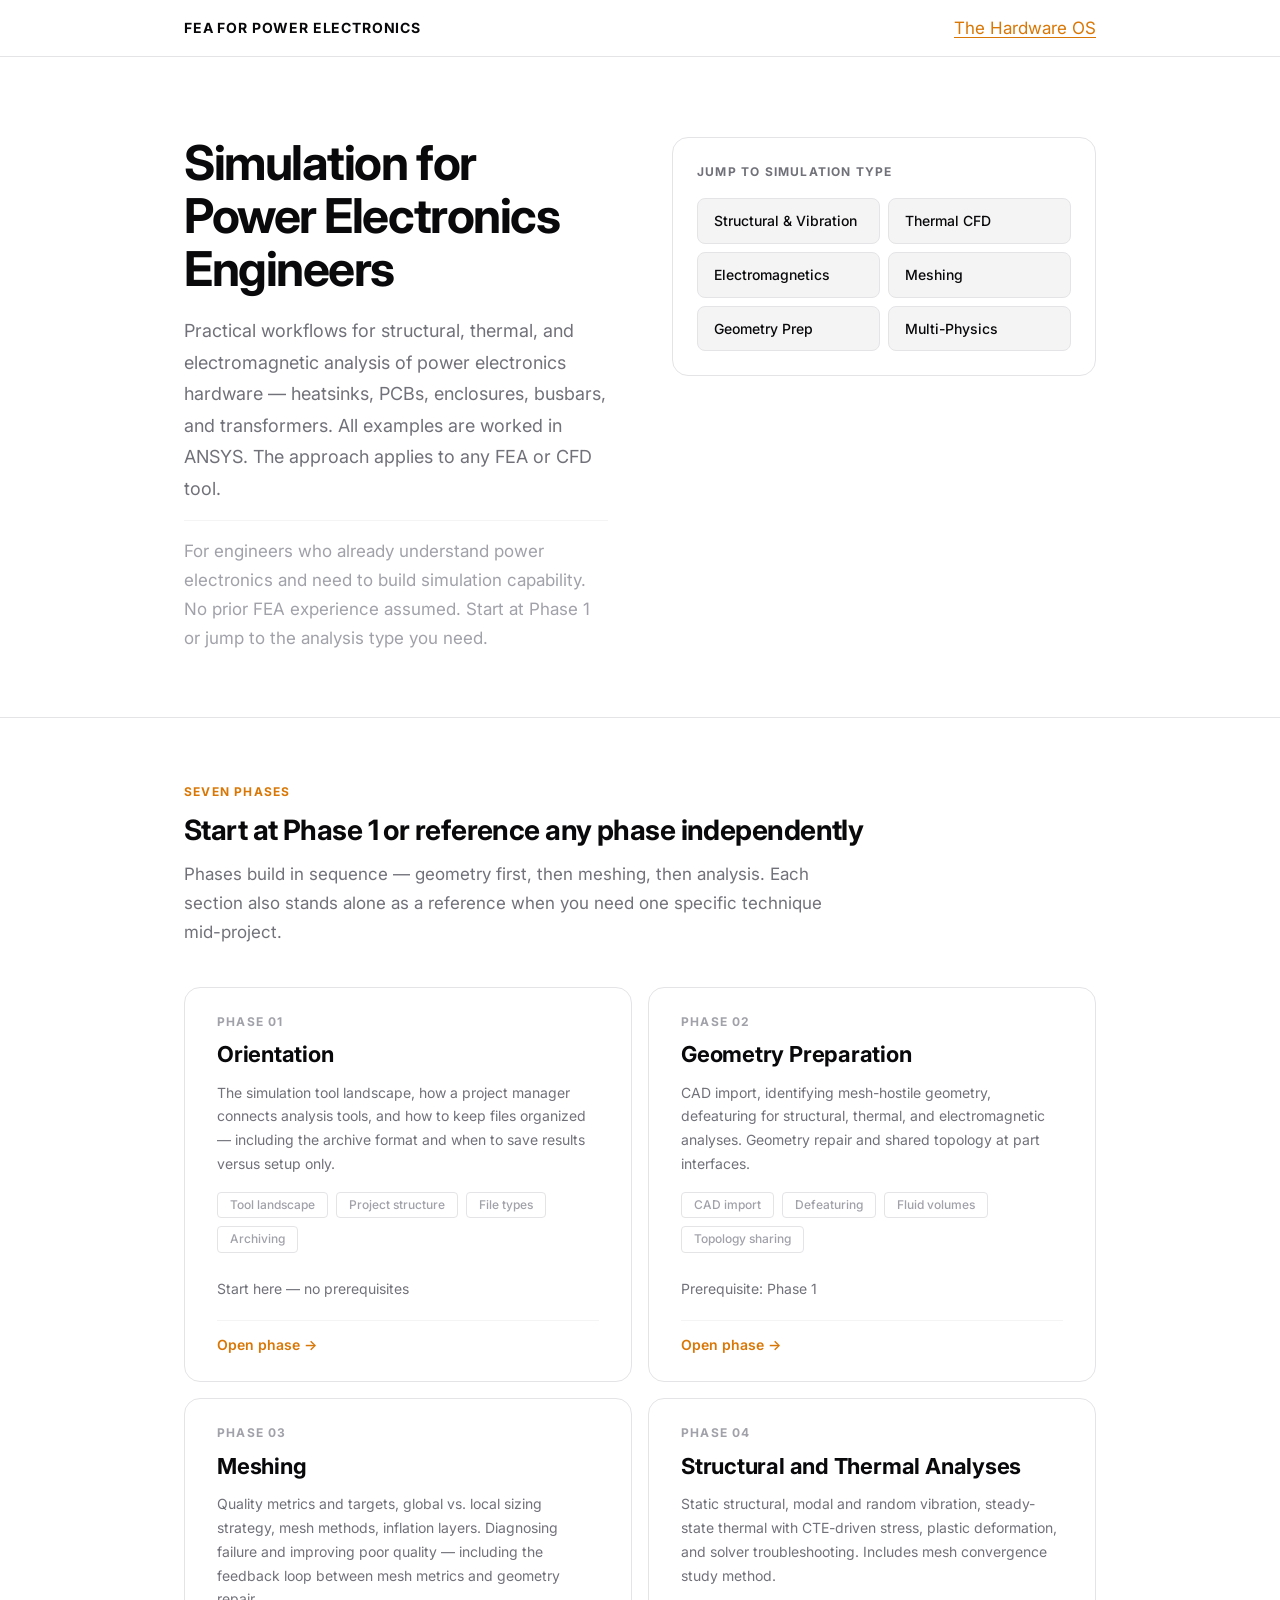
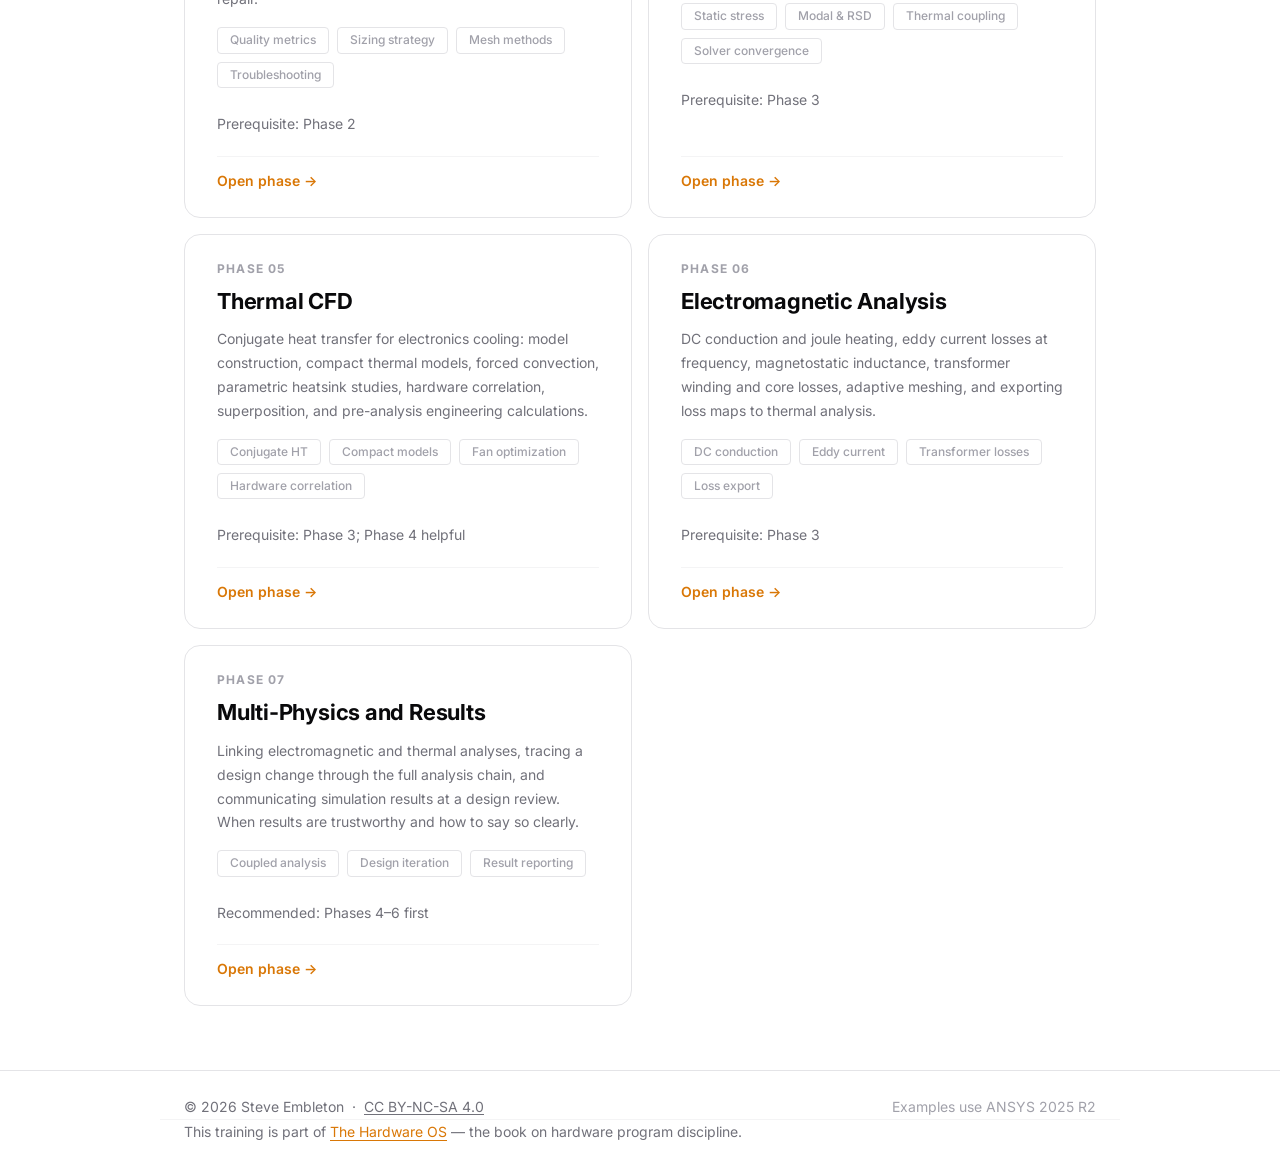
==== commit 65ecd420: "fix: correct book link url and framing in footer" ====
--- a/index.html
+++ b/index.html
@@ -209,7 +209,7 @@
     </div>
     <div class="container" style="padding-top:0; border-top: 1px solid var(--c-border-light); margin-top: 0;">
       <p style="font-size:0.875rem; color: var(--c-text-muted);">
-        Going deeper? See the companion book: <a href="https://thehardwareos.com/book" rel="noopener">The Hardware OS</a>
+        This training is part of <a href="https://thehardwareos.com" rel="noopener">The Hardware OS</a> — the book on hardware program discipline.
       </p>
     </div>
     <!--
--- a/assets/css/style.css
+++ b/assets/css/style.css
@@ -911,6 +911,74 @@
 .footer-note { color: var(--c-text-subtle); }
 
 /* --------------------------------------------------------------------------
+   Learning Hub inline hint — one line under a relevant section heading.
+   Purely secondary; should disappear visually while reading prose.
+   -------------------------------------------------------------------------- */
+.hub-inline-ref {
+  font-size: var(--t-xs);
+  color: var(--c-text-subtle);
+  margin: calc(-1 * var(--s-4)) 0 var(--s-6);
+  line-height: 1.4;
+}
+
+.hub-inline-ref a {
+  color: var(--c-text-subtle);
+  text-decoration-thickness: 1px;
+  text-underline-offset: 2px;
+}
+
+.hub-inline-ref a:hover { color: var(--c-accent); }
+
+/* --------------------------------------------------------------------------
+   Learning Hub references
+   Placed after phase content, before phase-nav. Visually subordinate —
+   footnote weight, not a call-to-action.
+   -------------------------------------------------------------------------- */
+.hub-ref {
+  border-left: 2px solid var(--c-border);
+  padding: var(--s-3) 0 var(--s-3) var(--s-5);
+  margin-top: var(--s-10);
+}
+
+.hub-ref__label {
+  font-size: var(--t-xs);
+  font-weight: 700;
+  letter-spacing: 0.08em;
+  text-transform: uppercase;
+  color: var(--c-text-muted);
+  display: block;
+  margin-bottom: var(--s-3);
+}
+
+.hub-ref__list {
+  list-style: none;
+  margin: 0;
+  padding: 0;
+  display: flex;
+  flex-direction: column;
+  gap: var(--s-2);
+}
+
+.hub-ref__list li {
+  font-size: var(--t-sm);
+  line-height: 1.5;
+}
+
+.hub-ref__list a {
+  color: var(--c-text-muted);
+  text-decoration-thickness: 1px;
+  text-underline-offset: 2px;
+}
+
+.hub-ref__list a:hover { color: var(--c-accent); }
+
+.hub-ref__meta {
+  font-size: var(--t-xs);
+  color: var(--c-text-subtle);
+  margin-left: var(--s-2);
+}
+
+/* --------------------------------------------------------------------------
    Responsive
    -------------------------------------------------------------------------- */
 @media (min-width: 600px) {
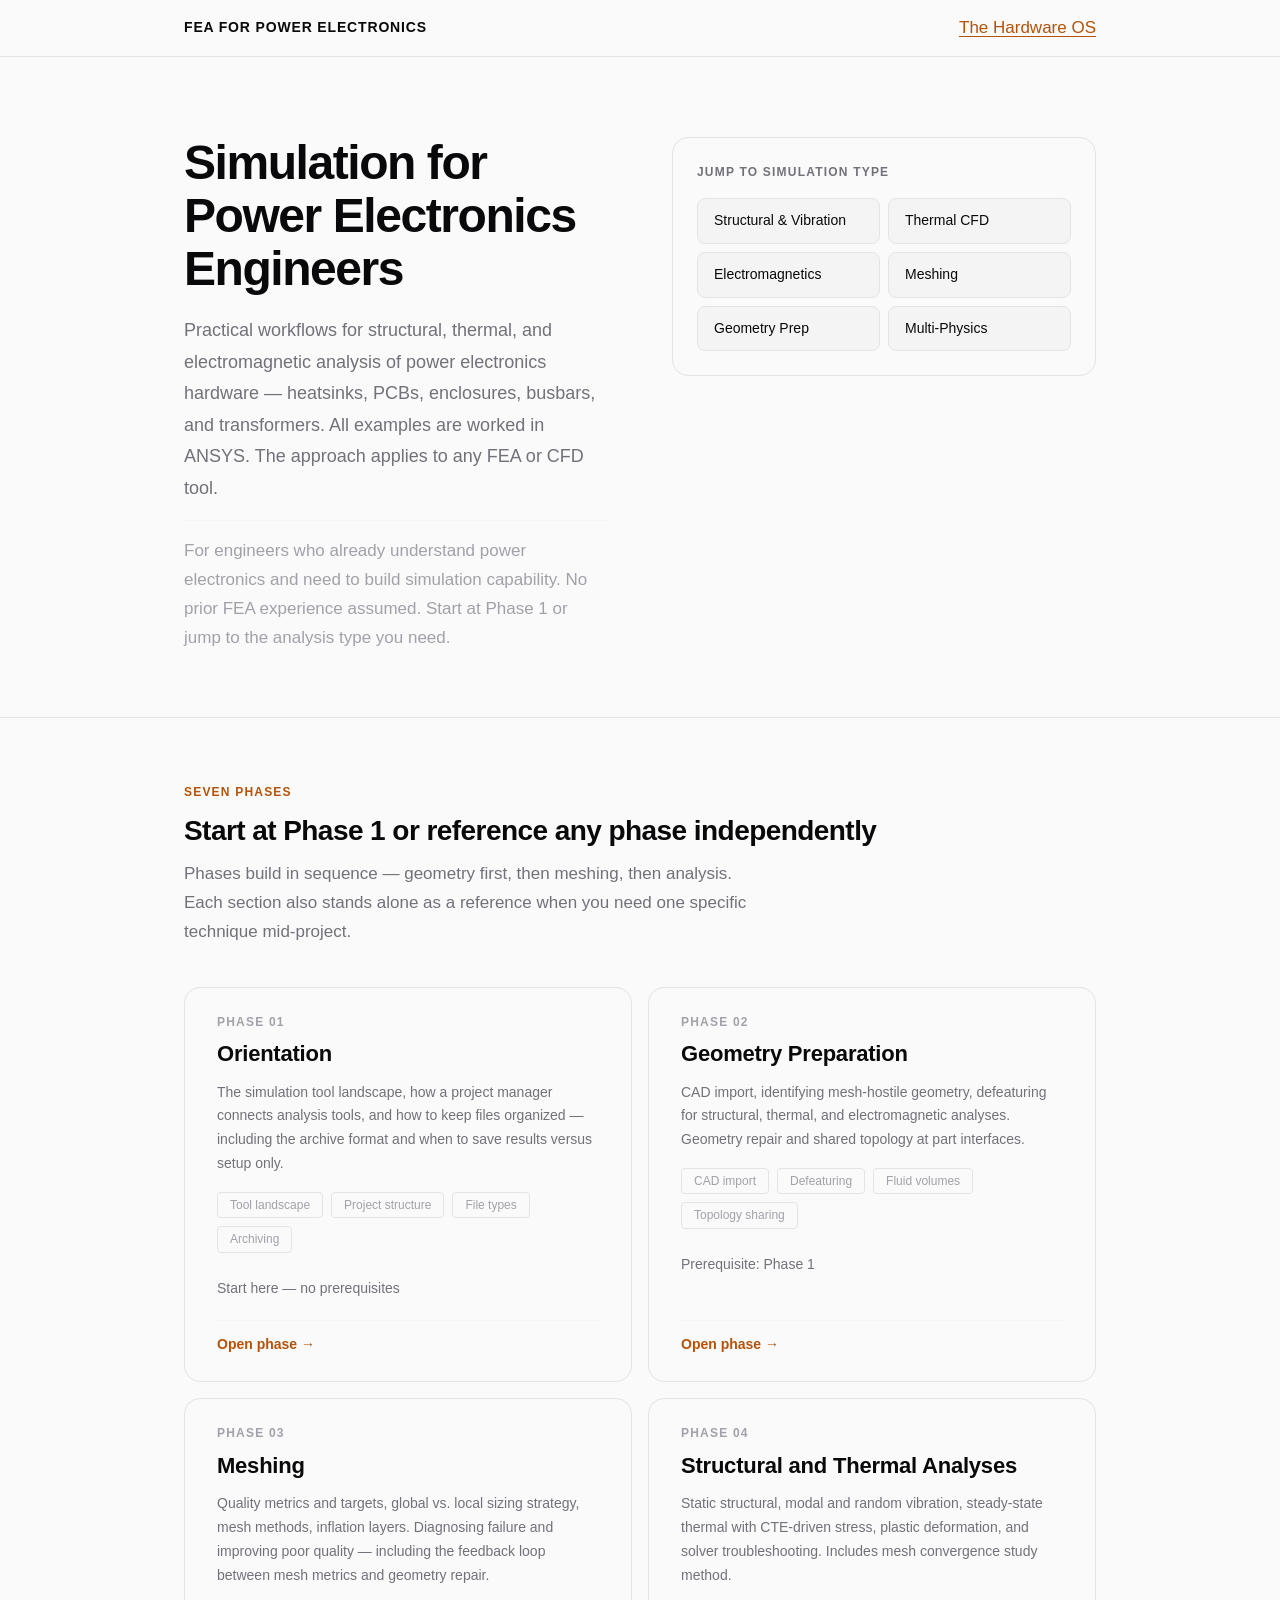
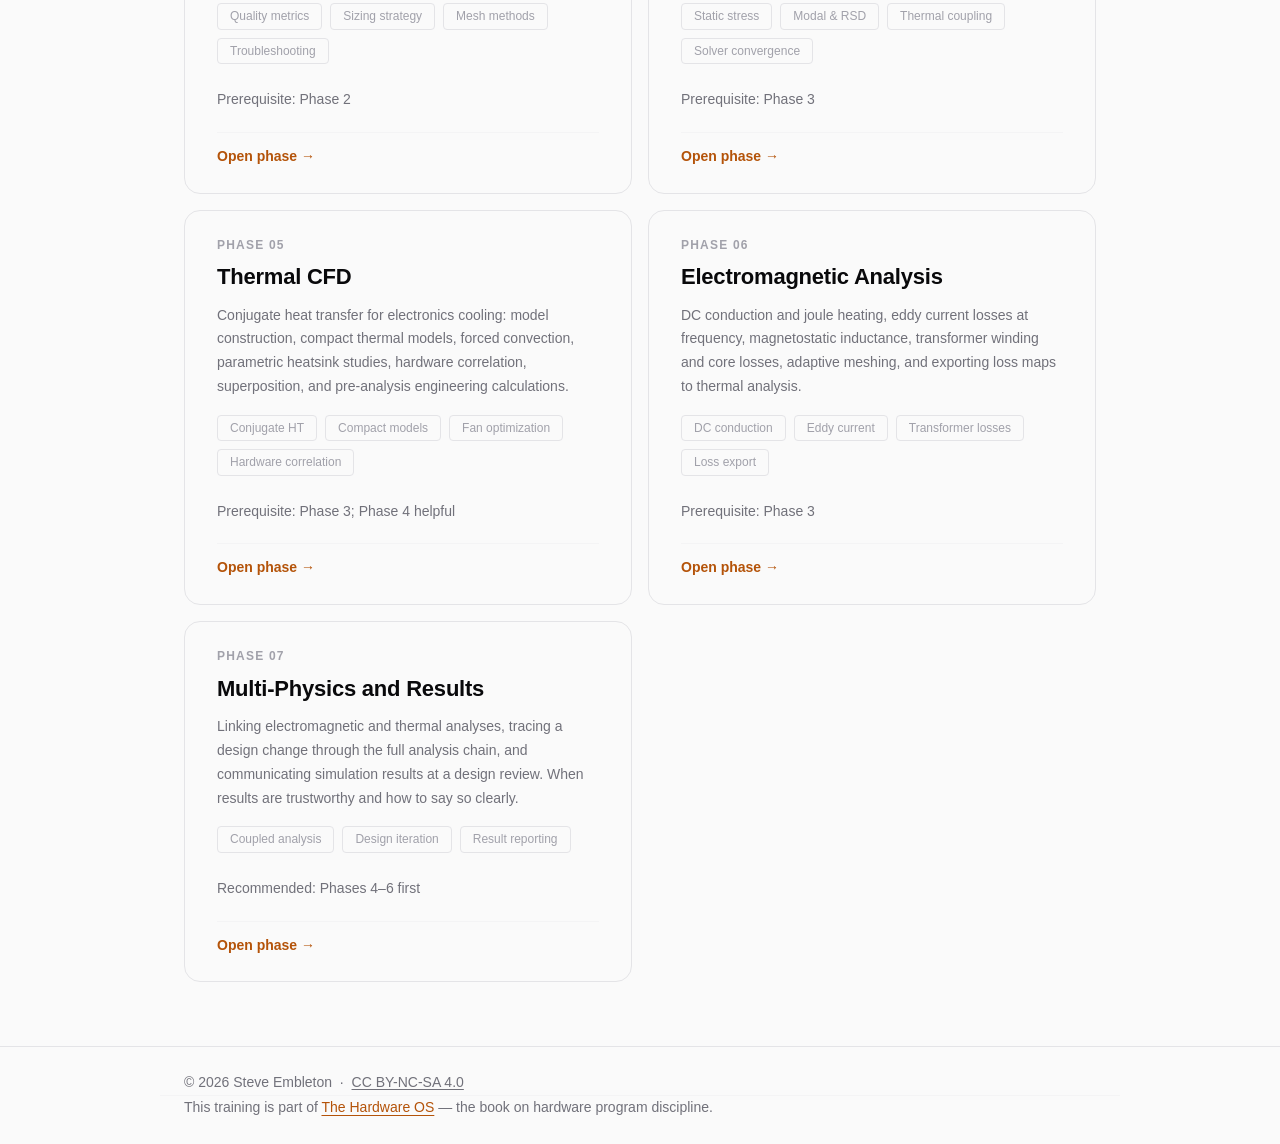
==== commit a178d260: "fix(site): remove version pill and footer version note — content spans multiple versions Co-authored" ====
--- a/index.html
+++ b/index.html
@@ -1,4 +1,4 @@
-<!DOCTYPE html>
+﻿<!DOCTYPE html>
 <html lang="en">
 <head>
   <meta charset="UTF-8">
@@ -7,9 +7,6 @@
   <meta name="description" content="Practical FEA and CFD simulation workflows for engineers working on power electronics hardware. Structural, thermal, and electromagnetic analysis with worked examples.">
   <link rel="canonical" href="https://simulation.thehardwareos.com/">
   <title>FEA for Power Electronics — Simulation Training</title>
-  <link rel="preconnect" href="https://fonts.googleapis.com">
-  <link rel="preconnect" href="https://fonts.gstatic.com" crossorigin>
-  <link href="https://fonts.googleapis.com/css2?family=Inter:wght@400;500;600;700&display=swap" rel="stylesheet">
   <link rel="stylesheet" href="assets/css/style.css">
 </head>
 <body>
@@ -205,7 +202,7 @@
         &copy; 2026 Steve Embleton &nbsp;&middot;&nbsp;
         <a href="https://creativecommons.org/licenses/by-nc-sa/4.0/" rel="noopener" title="Creative Commons Attribution-NonCommercial-ShareAlike 4.0">CC BY-NC-SA 4.0</a>
       </span>
-      <span class="footer-note">Examples use ANSYS 2025 R2</span>
+      
     </div>
     <div class="container" style="padding-top:0; border-top: 1px solid var(--c-border-light); margin-top: 0;">
       <p style="font-size:0.875rem; color: var(--c-text-muted);">
--- a/assets/css/style.css
+++ b/assets/css/style.css
@@ -4,7 +4,7 @@
    Design: unified surface — DEC-003
    ========================================================================== */
 
-@import url('https://fonts.googleapis.com/css2?family=Inter:wght@400;500;600;700&display=swap');
+/* System font stack — Helvetica Neue on macOS/iOS, Arial on Windows */
 
 /* --------------------------------------------------------------------------
    Custom properties — light mode
@@ -13,7 +13,7 @@
   color-scheme: light dark;
 
   /* Single surface — sidebar and content share this */
-  --c-bg:           #FFFFFF;
+  --c-bg:           #FAFAFA;   /* zinc-50 — not pure white, ~19:1 contrast */
   --c-surface:      #FFFFFF;
 
   --c-border:       #E4E4E7;   /* zinc-200 */
@@ -24,11 +24,11 @@
   --c-text-subtle:  #A1A1AA;   /* zinc-400 — unavailable phases, placeholders */
 
   --c-primary:      #09090B;   /* same as text — header uses this */
-  --c-accent:       #D97706;   /* amber-600 */
-  --c-accent-hover: #B45309;   /* amber-700 */
+  --c-accent:       #B45309;   /* amber-700 — 5.8:1 on #FAFAFA, passes WCAG AA */
+  --c-accent-hover: #92400E;   /* amber-800 */
   --c-accent-dim:   #FEF3C7;   /* amber-100 — callout bg only */
 
-  --font:      'Inter', system-ui, -apple-system, sans-serif;
+  --font:      "Helvetica Neue", Helvetica, Arial, sans-serif;
   --font-mono: 'Cascadia Code', 'Fira Code', 'Consolas', monospace;
 
   --t-xs:   0.75rem;
@@ -62,13 +62,13 @@
 @media (prefers-color-scheme: dark) {
   :root {
     /* Single surface — same dark bg everywhere */
-    --c-bg:           #09090B;   /* zinc-950 */
+    --c-bg:           #18181B;   /* zinc-900 — not black, no halation */
     --c-surface:      #09090B;   /* same — no second surface */
 
     --c-border:       #27272A;   /* zinc-800 */
     --c-border-light: #18181B;   /* zinc-900 */
 
-    --c-text:         #FAFAFA;   /* zinc-50 — bright, readable */
+    --c-text:         #D4D4D8;   /* zinc-300 — ~11:1 on zinc-900, no glow */
     --c-text-muted:   #A1A1AA;   /* zinc-400 — nav, secondary */
     --c-text-subtle:  #52525B;   /* zinc-600 — unavailable, placeholder */
 
@@ -145,16 +145,6 @@
 }
 .site-logo:hover { color: var(--c-accent); }
 
-.version-pill {
-  font-size: var(--t-xs);
-  font-weight: 700;
-  letter-spacing: 0.08em;
-  text-transform: uppercase;
-  color: var(--c-accent);
-  border: 1px solid var(--c-border);
-  border-radius: 999px;
-  padding: 2px var(--s-3);
-}
 
 /* --------------------------------------------------------------------------
    Hero — landing page
@@ -807,14 +797,20 @@
 
 .example-block summary::before {
   content: '+';
-  font-size: 1em;
+  font-size: var(--t-sm);
   font-weight: 700;
   line-height: 1;
   color: var(--c-accent);
-  transition: none;
+  background: var(--c-accent-dim);
+  border: 1.5px solid var(--c-accent);
+  border-radius: 50%;
+  width: 1.5rem;
+  height: 1.5rem;
+  display: inline-flex;
+  align-items: center;
+  justify-content: center;
   flex-shrink: 0;
-  width: 1em;
-  text-align: center;
+  transition: background 0.12s;
 }
 
 details[open] > .example-block summary::before,
@@ -850,14 +846,20 @@
 
 details > summary.example-summary::before {
   content: '+';
-  font-size: 1em;
+  font-size: var(--t-sm);
   font-weight: 700;
   line-height: 1;
   color: var(--c-accent);
-  transition: none;
+  background: var(--c-accent-dim);
+  border: 1.5px solid var(--c-accent);
+  border-radius: 50%;
+  width: 1.5rem;
+  height: 1.5rem;
+  display: inline-flex;
+  align-items: center;
+  justify-content: center;
   flex-shrink: 0;
-  width: 1em;
-  text-align: center;
+  transition: background 0.12s;
 }
 
 details[open] > summary.example-summary::before {
@@ -866,8 +868,14 @@
 }
 
 details > summary.example-summary:hover {
-  border-color: var(--c-text-muted);
+  border-color: var(--c-accent);
   background: var(--c-bg);
+}
+
+details > summary.example-summary:hover::before,
+.example-block summary:hover::before {
+  background: var(--c-accent);
+  color: var(--c-bg);
 }
 
 .example-content {
